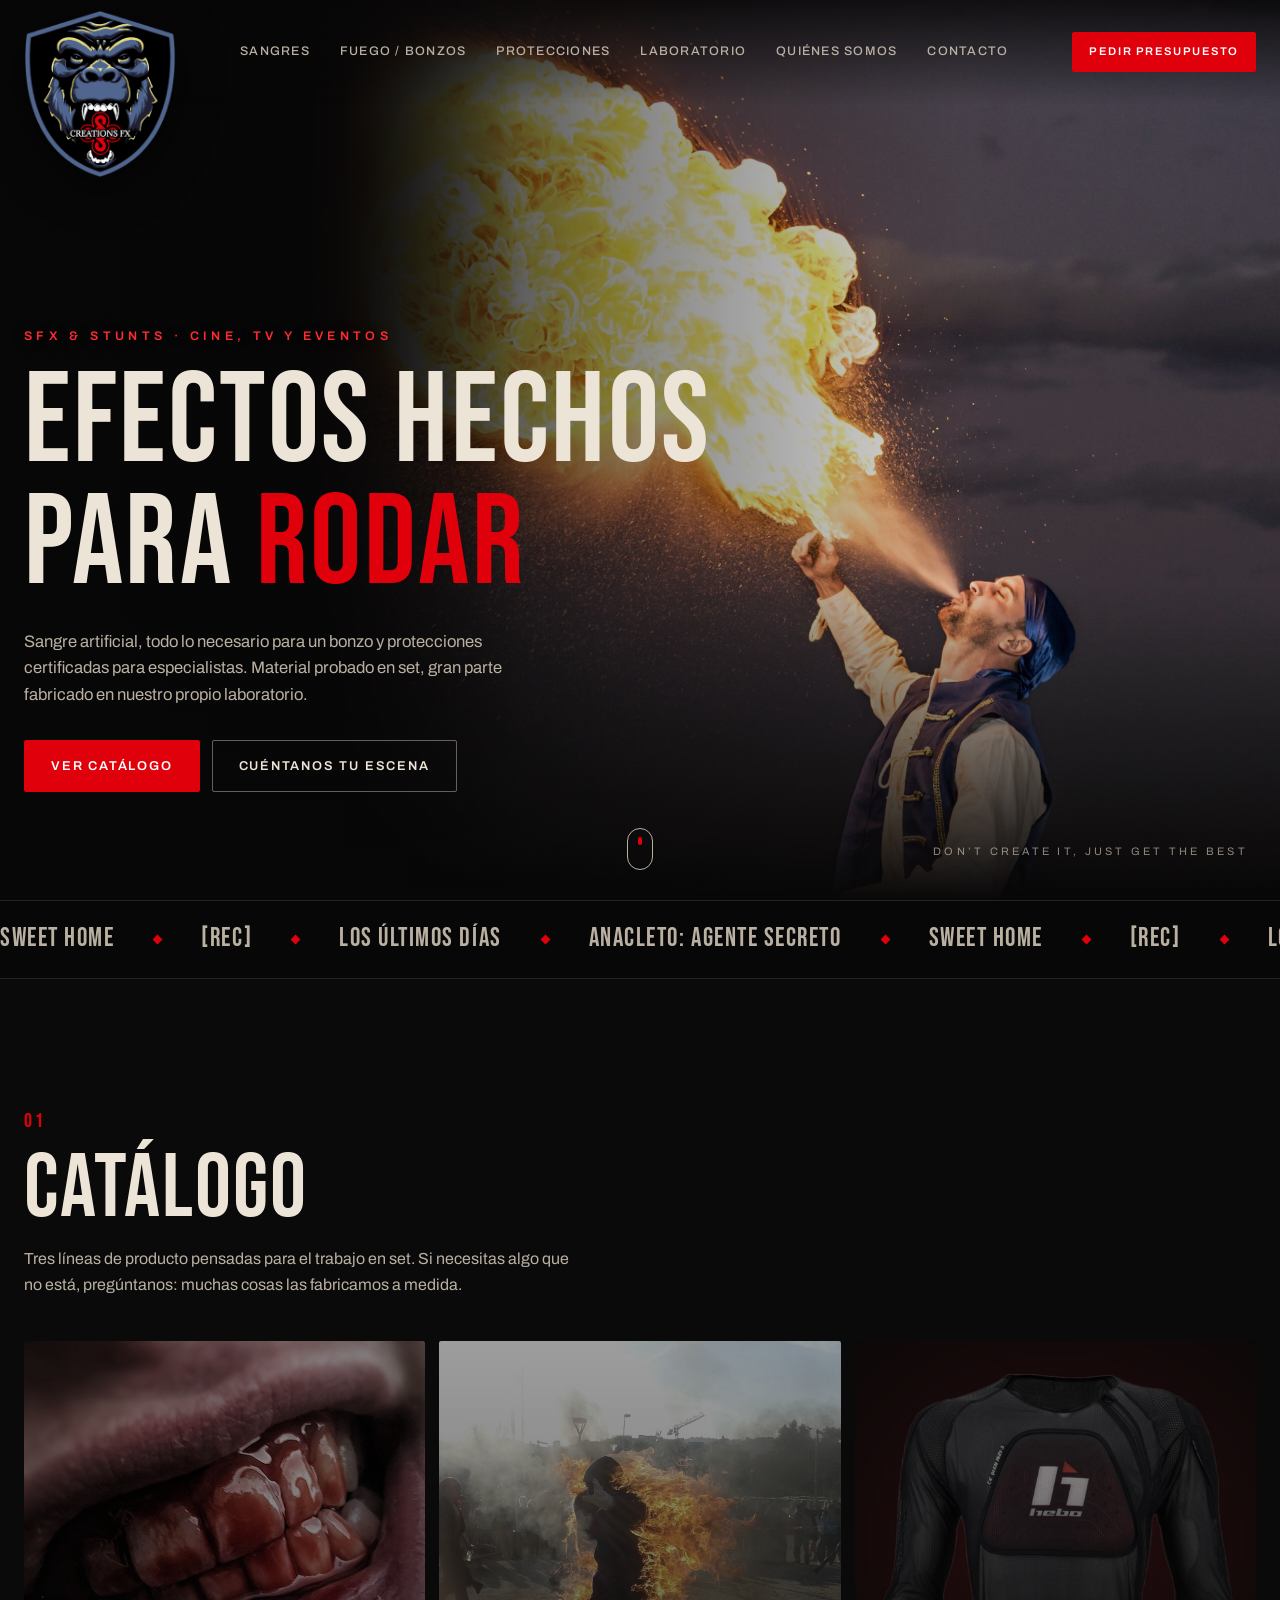
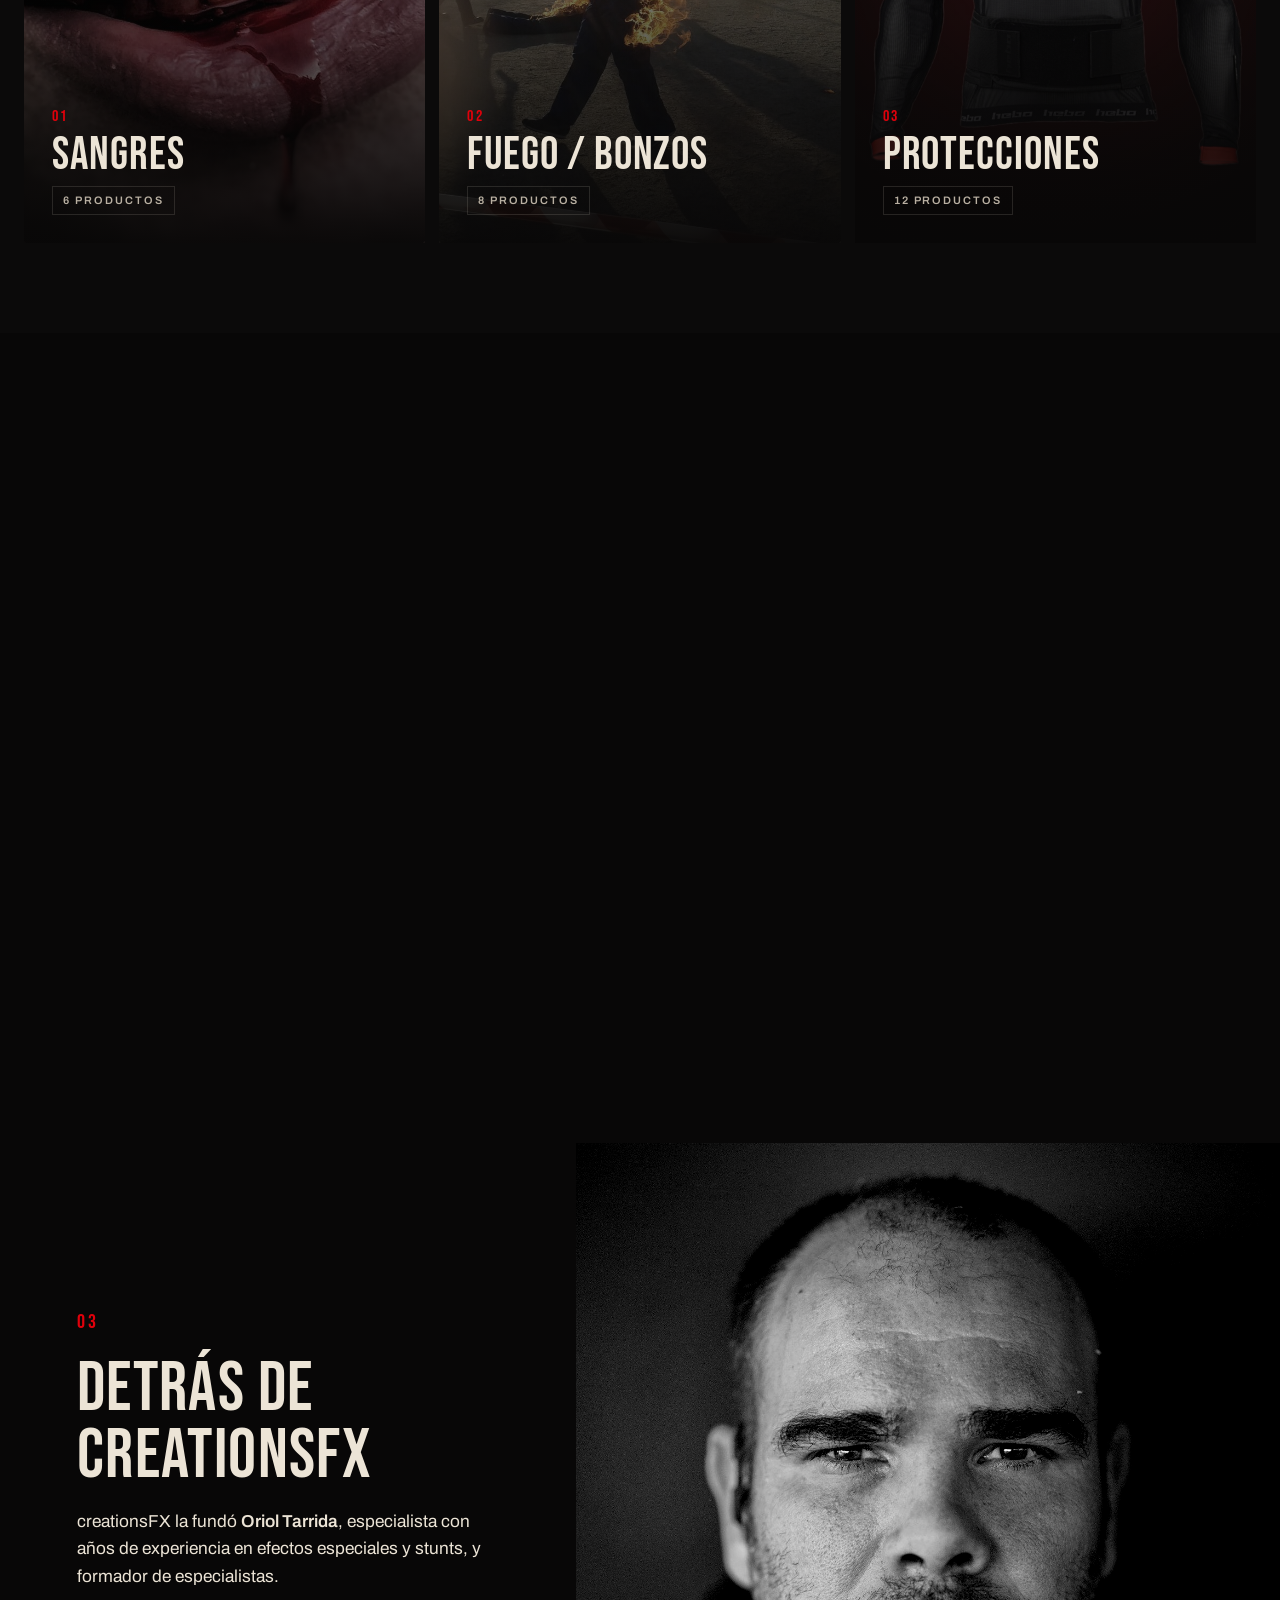
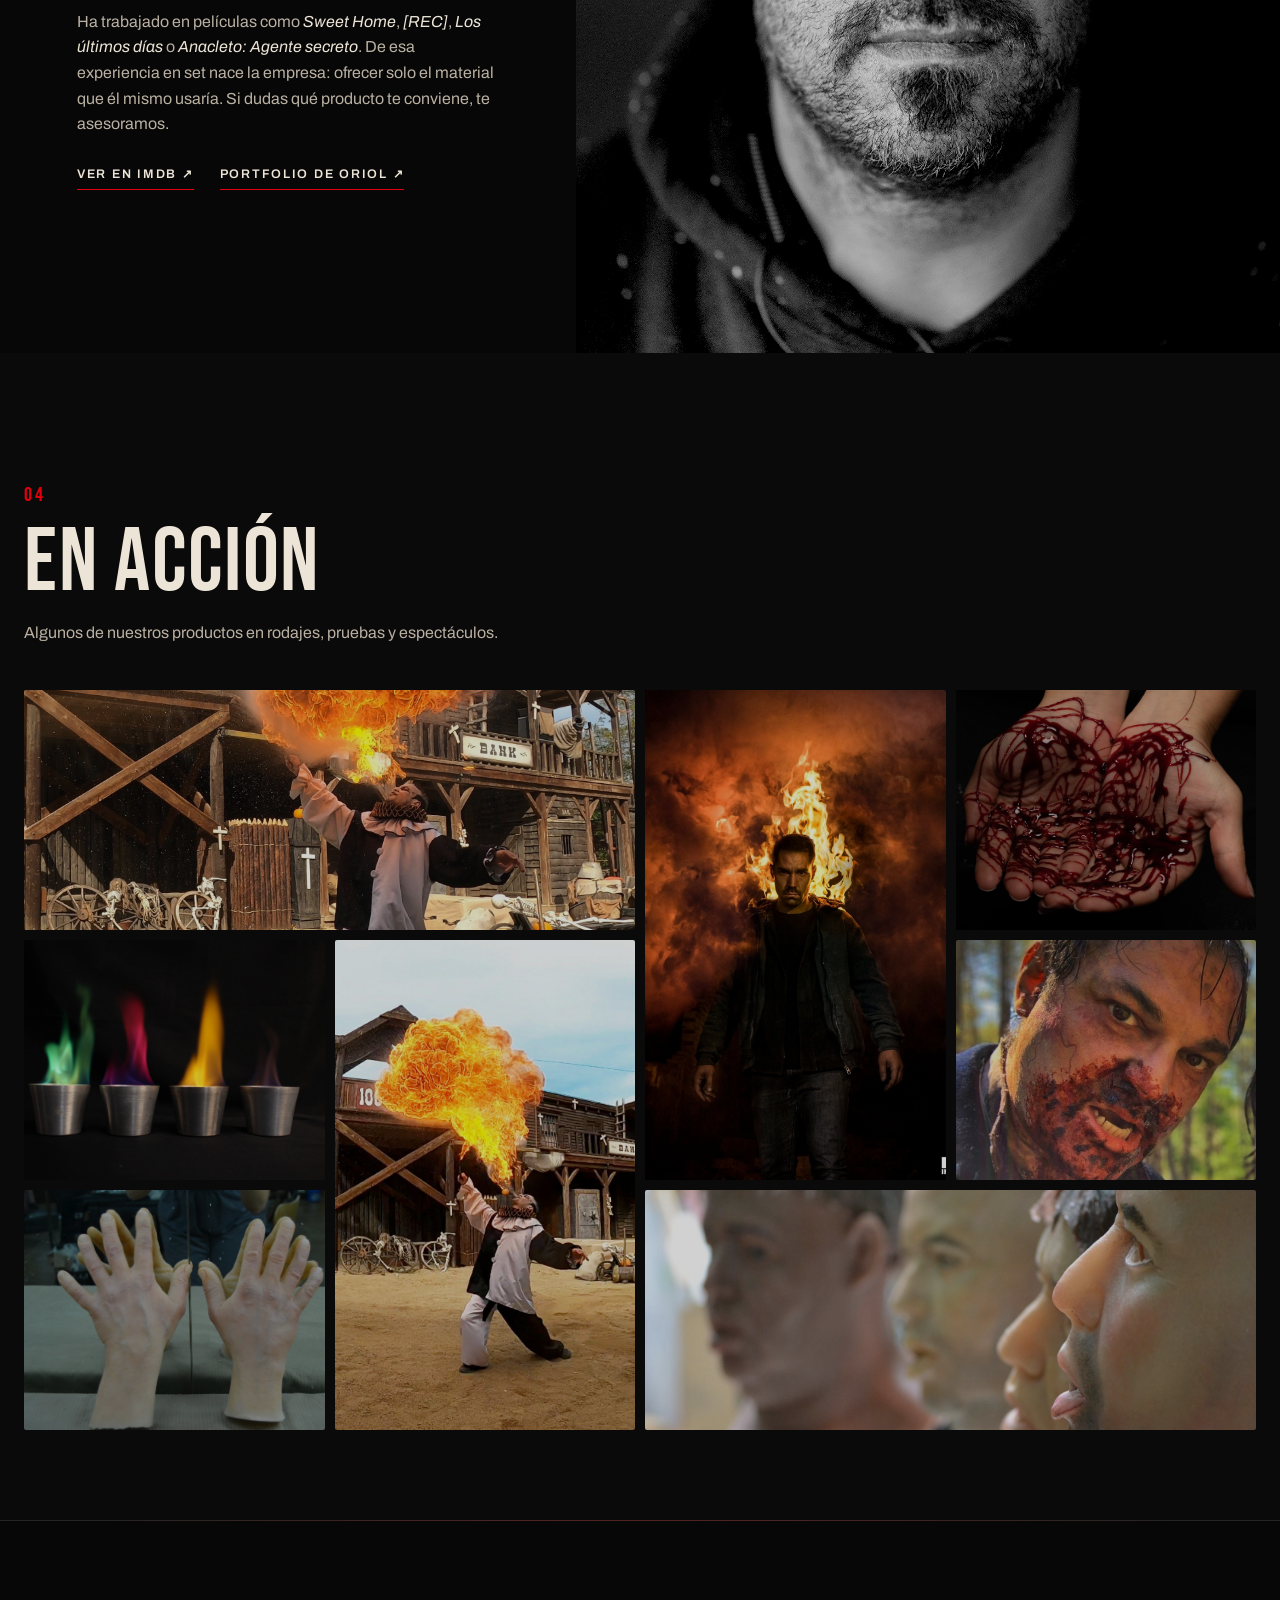
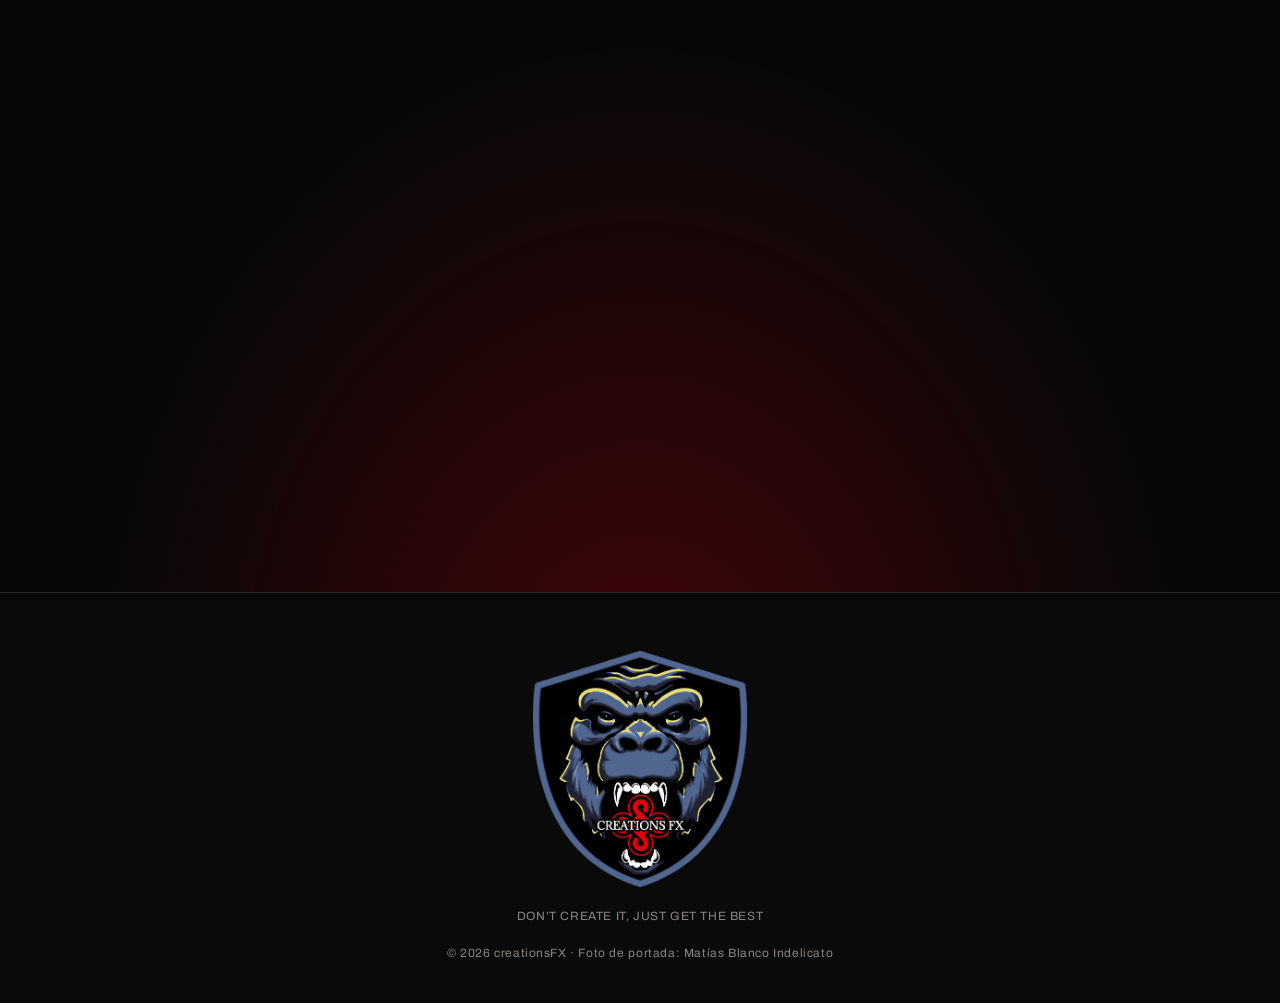
==== index.html @ f1ec17e1 "Web de creationsFX: portada, líneas de producto y logos vectorizados Co-Authored-By: Claude Opus 5.5" ====
<!DOCTYPE html>
<html lang="es">
<head>
<meta charset="UTF-8">
<meta name="viewport" content="width=device-width, initial-scale=1.0">
<title>creationsFX — Efectos especiales y material de stunts para cine</title>
<meta name="description" content="Sangre artificial, material para bonzos (geles de fuego, gel protector, máscaras y guantes de silicona) y protecciones certificadas para especialistas de cine, televisión y eventos.">
<meta name="theme-color" content="#0b0a0a">
<link rel="icon" type="image/svg+xml" href="assets/brand/creationsfx-logo-sin-lema.svg">

<meta property="og:type" content="website">
<meta property="og:title" content="creationsFX — Efectos especiales para cine">
<meta property="og:description" content="Sangres, bonzos y protecciones para especialistas, probados en rodaje.">
<meta property="og:image" content="assets/img/hero-fuego.jpg">

<link rel="preconnect" href="https://fonts.googleapis.com">
<link rel="preconnect" href="https://fonts.gstatic.com" crossorigin>
<link href="https://fonts.googleapis.com/css2?family=Bebas+Neue&family=Archivo:wght@400;500;600&display=swap" rel="stylesheet">
<link rel="preload" as="image" href="assets/img/hero-fuego.jpg" fetchpriority="high">
<link rel="stylesheet" href="css/style.css?v=18">
</head>
<body>

<div class="scroll-progress" id="scrollProgress"><span></span></div>

<header class="site-header" id="siteHeader">
  <div class="header-inner">
    <a href="#top" class="logo-link" aria-label="creationsFX — inicio">
      <img src="assets/brand/creationsfx-escudo-gorila-360.png" width="326" height="360" alt="creationsFX" class="logo-img">
    </a>

    <nav class="main-nav" id="mainNav">
      <a href="sangres.html">Sangres</a>
      <a href="bonzos.html">Fuego / Bonzos</a>
      <a href="protecciones.html">Protecciones</a>
      <a href="#laboratorio">Laboratorio</a>
      <a href="#oriol">Quiénes somos</a>
      <a href="#contacto">Contacto</a>
    </nav>

    <div class="header-actions">
      <a href="#contacto" class="btn btn-small">Pedir presupuesto</a>
      <button class="nav-toggle" id="navToggle" aria-label="Menú" aria-expanded="false">
        <span></span><span></span><span></span>
      </button>
    </div>
  </div>
</header>

<main>

  <!-- ===== HERO ===== -->
  <section class="hero" id="top">
    <div class="hero-photo" id="heroPhoto">
      <img src="assets/img/hero-fuego.jpg" alt="Escupefuegos en la playa lanzando una gran bola de fuego" fetchpriority="high">
    </div>
    <div class="hero-scrim"></div>
    <div class="hero-content" id="heroContent">
      <p class="eyebrow">SFX &amp; Stunts · Cine, TV y eventos</p>
      <h1 class="hero-title">Efectos hechos<br>para <em>rodar</em></h1>
      <p class="hero-sub">Sangre artificial, todo lo necesario para un bonzo y protecciones certificadas para especialistas. Material probado en set, gran parte fabricado en nuestro propio laboratorio.</p>
      <div class="hero-ctas">
        <a href="#catalogo" class="btn">Ver catálogo</a>
        <a href="#contacto" class="btn btn-ghost">Cuéntanos tu escena</a>
      </div>
    </div>
    <p class="hero-motto">Don’t create it, just get the best</p>
    <a href="#catalogo" class="scroll-cue" aria-label="Bajar"><span></span></a>
  </section>

  <!-- ===== CRÉDITOS ===== -->
  <div class="credits" aria-label="Producciones en las que ha trabajado Oriol Tarrida">
    <div class="credits-track" id="creditsTrack">
      <ul class="credits-group">
        <li>Sweet Home</li><li>[REC]</li><li>Los últimos días</li><li>Anacleto: Agente secreto</li>
      </ul>
    </div>
  </div>

  <!-- ===== CATÁLOGO ===== -->
  <section class="section" id="catalogo">
    <div class="section-head reveal">
      <span class="sec-index">01</span>
      <h2>Catálogo</h2>
      <p>Tres líneas de producto pensadas para el trabajo en set. Si necesitas algo que no está, pregúntanos: muchas cosas las fabricamos a medida.</p>
    </div>

    <div class="cat-grid">
      <a href="sangres.html" class="cat-card reveal">
        <img src="assets/img/gal-boca.jpg" alt="Boca con sangre comestible" loading="lazy">
        <div class="cat-info">
          <span class="cat-num">01</span>
          <h3>Sangres</h3>
          <p>Dry, Honey, Puddle y comestible: una textura para cada herida. También colorante y formato de 40 ml.</p>
          <span class="cat-count">6 productos</span>
        </div>
      </a>
      <a href="bonzos.html" class="cat-card reveal">
        <img src="assets/img/cat-stunts.jpg" alt="Especialista corriendo envuelto en fuego durante un bonzo" loading="lazy">
        <div class="cat-info">
          <span class="cat-num">02</span>
          <h3>Fuego / Bonzos</h3>
          <p>Geles de fuego y gel protector, agua de fuego, retardante, fuego de colores y máscaras y guantes de silicona a medida.</p>
          <span class="cat-count">8 productos</span>
        </div>
      </a>
      <a href="protecciones.html" class="cat-card reveal">
        <img src="assets/img/cat-protecciones.jpg?v=2" alt="Chaqueta de protección Defender Pro" loading="lazy">
        <div class="cat-info">
          <span class="cat-num">03</span>
          <h3>Protecciones</h3>
          <p>Chalecos, chaquetas, rodilleras, coderas, espinilleras y protecciones de pecho y espalda certificadas.</p>
          <span class="cat-count">12 productos</span>
        </div>
      </a>
    </div>
  </section>

  <!-- ===== LABORATORIO ===== -->
  <section class="split" id="laboratorio">
    <div class="split-media reveal">
      <div class="slideshow" id="labSlideshow" aria-roledescription="carrusel" aria-label="Fotos del laboratorio">
        <img class="slide active" src="assets/img/lab-1.jpg" alt="Venda empapada de sangre artificial">
        <img class="slide" src="assets/img/lab-2.jpg" alt="Vista general del laboratorio de creationsFX" loading="lazy">
        <img class="slide" src="assets/img/lab-3.jpg" alt="Mesa de trabajo con probetas y vasos medidores" loading="lazy">
        <img class="slide" src="assets/img/lab-4.jpg" alt="Preparación de Blood Honey en el laboratorio" loading="lazy">
        <img class="slide" src="assets/img/lab-5.jpg" alt="Estanterías con materias primas" loading="lazy">
        <img class="slide" src="assets/img/lab-6.jpg" alt="Probeta con líquido azul junto a un vaso medidor" loading="lazy">
        <img class="slide" src="assets/img/lab-7.jpg" alt="Frascos de reactivos en la mesa de trabajo" loading="lazy">
        <img class="slide" src="assets/img/lab-8.jpg" alt="Estanterías de frascos etiquetados" loading="lazy">
        <div class="slide-progress" aria-hidden="true"></div>
        <button type="button" class="slide-arrow prev" aria-label="Foto anterior">&#10094;</button>
        <button type="button" class="slide-arrow next" aria-label="Foto siguiente">&#10095;</button>
      </div>
    </div>
    <div class="split-text reveal">
      <span class="sec-index">02</span>
      <h2>Laboratorio propio</h2>
      <p class="lead">Desarrollamos y ajustamos cada producto según lo que pide la escena: densidad, color, tiempo de secado o cómo reacciona con la luz.</p>
      <ul class="features">
        <li><strong>Fabricación propia.</strong> Muchos de nuestros productos los diseña nuestro equipo y no los encontrarás en otro sitio.</li>
        <li><strong>A medida.</strong> Formatos, cantidades y acabados adaptados a cada rodaje.</li>
        <li><strong>Seguridad.</strong> Certificados y fichas para que el material se use con garantías.</li>
      </ul>
    </div>
  </section>

  <!-- ===== ORIOL ===== -->
  <section class="split reverse" id="oriol">
    <div class="split-media portrait reveal">
      <img src="assets/img/oriol.jpg" alt="Retrato de Oriol Tarrida" loading="lazy">
    </div>
    <div class="split-text reveal">
      <span class="sec-index">03</span>
      <h2>Detrás de creationsFX</h2>
      <p class="lead">creationsFX la fundó <strong>Oriol Tarrida</strong>, especialista con años de experiencia en efectos especiales y stunts, y formador de especialistas.</p>
      <p>Ha trabajado en películas como <em>Sweet Home</em>, <em>[REC]</em>, <em>Los últimos días</em> o <em>Anacleto: Agente secreto</em>. De esa experiencia en set nace la empresa: ofrecer solo el material que él mismo usaría. Si dudas qué producto te conviene, te asesoramos.</p>
      <div class="text-links">
        <a href="https://www.imdb.com/name/nm1376600/" target="_blank" rel="noopener">Ver en IMDb ↗</a>
        <a href="https://www.orioltarrida.com/" target="_blank" rel="noopener">Portfolio de Oriol ↗</a>
      </div>
    </div>
  </section>

  <!-- ===== GALERÍA ===== -->
  <section class="section" id="galeria">
    <div class="section-head reveal">
      <span class="sec-index">04</span>
      <h2>En acción</h2>
      <p>Algunos de nuestros productos en rodajes, pruebas y espectáculos.</p>
    </div>
    <div class="gallery">
      <figure class="g-wide reveal"><img src="assets/img/gal-dragon.jpg" alt="Escupefuegos en un decorado del oeste" loading="lazy"></figure>
      <figure class="g-tall reveal"><img src="assets/img/gal-fuego-retrato.jpg" alt="Actor caminando ante un muro de fuego" loading="lazy"></figure>
      <figure class="reveal"><img src="assets/img/gal-aplicacion.jpg" alt="Aplicación de sangre artificial con tubo" loading="lazy"></figure>
      <figure class="reveal"><img src="assets/img/gal-colores.jpg" alt="Llamas de colores verde, rojo, amarillo y morado" loading="lazy"></figure>
      <figure class="g-tall reveal"><img src="assets/img/productos/fire-water-1.jpg" alt="Escupefuegos en un decorado del Oeste" loading="lazy"></figure>
      <figure class="g-wide reveal"><img src="assets/img/gal-bonzo.jpg" alt="Máscaras de silicona para bonzo" loading="lazy"></figure>
      <figure class="reveal"><img src="assets/img/gal-zombi.jpg" alt="Maquillaje de zombi con sangre" loading="lazy"></figure>
      <figure class="reveal"><img src="assets/img/gal-manos.jpg" alt="Guantes de silicona para bonzo" loading="lazy"></figure>
    </div>
  </section>

  <!-- ===== CONTACTO ===== -->
  <section class="contact" id="contacto">
    <div class="contact-inner reveal">
      <span class="sec-index">05</span>
      <h2>¿Qué necesitas<br>para tu rodaje?</h2>
      <p class="lead">Cuéntanos la escena y te recomendamos el producto, el formato y la cantidad.</p>
      <div class="contact-grid">
        <a href="mailto:creationsfx2020@gmail.com" class="contact-item">
          <span>Email</span>creationsfx2020@gmail.com
        </a>
        <a href="tel:+34620555833" class="contact-item">
          <span>Teléfono</span>620 555 833
        </a>
        <a href="https://wa.me/34620555833" target="_blank" rel="noopener" class="contact-item">
          <span>WhatsApp</span>Escríbenos
        </a>
        <a href="https://www.instagram.com/creations.fx/" target="_blank" rel="noopener" class="contact-item">
          <span>Instagram</span>@creations.fx
        </a>
      </div>
    </div>
  </section>

</main>

<footer class="site-footer">
  <img src="assets/brand/creationsfx-escudo-gorila-520.png" width="471" height="520" alt="creationsFX" class="footer-logo" loading="lazy">
  <p class="footer-motto">Don’t create it, just get the best</p>
  <p>© <span id="year">2026</span> creationsFX · Foto de portada: Matías Blanco Indelicato</p>
</footer>

<script src="js/main.js?v=4"></script>
</body>
</html>
---- css/style.css ----
:root{
  --bg: #0b0a0a;
  --bg-alt: #121010;
  --panel: #080707;
  --cream: #ece4d6;
  --cream-dim: #b9b0a2;
  --red: #e0000b;
  --red-deep: #8f0007;
  --grey: #8a8580;
  --line: rgba(236,228,214,0.13);
  --maxw: 1280px;
  --ff-display: 'Bebas Neue', 'Archivo', sans-serif;
  --ff-body: 'Archivo', sans-serif;
  --ease: cubic-bezier(.16,.8,.3,1);
}

*{box-sizing:border-box;margin:0;padding:0;}
html{scroll-behavior:smooth;}
body{
  background:var(--bg);color:var(--cream);
  font-family:var(--ff-body);line-height:1.6;
  -webkit-font-smoothing:antialiased;overflow-x:hidden;
}
img{max-width:100%;display:block;}
a{color:inherit;text-decoration:none;}
h1,h2,h3{font-family:var(--ff-display);font-weight:400;text-transform:uppercase;letter-spacing:0.02em;line-height:0.95;}
em{font-style:normal;color:var(--red);}

/* ---------- Scroll progress ---------- */
.scroll-progress{position:fixed;top:0;left:0;right:0;height:2px;z-index:200;pointer-events:none;}
.scroll-progress > span{display:block;height:100%;width:0;background:linear-gradient(90deg,var(--red-deep),var(--red));}

/* ---------- Reveal ---------- */
.reveal{opacity:0;transform:translateY(28px);transition:opacity .8s var(--ease),transform .8s var(--ease);}
.reveal.in-view{opacity:1;transform:none;}

/* ---------- Buttons ---------- */
.btn{
  display:inline-flex;white-space:nowrap;align-items:center;gap:10px;
  background:var(--red);color:#fff;
  font-size:0.8rem;font-weight:600;letter-spacing:0.14em;text-transform:uppercase;
  padding:15px 26px;border:1px solid var(--red);border-radius:2px;
  transition:background .25s ease,color .25s ease,transform .25s var(--ease);
}
.btn:hover{background:transparent;color:var(--cream);transform:translateY(-2px);}
.btn-ghost{background:transparent;border-color:rgba(236,228,214,0.4);color:var(--cream);}
.btn-ghost:hover{border-color:var(--red);}
.btn-small{padding:10px 16px;font-size:0.7rem;}

/* ---------- Header ---------- */
.site-header{
  position:fixed;top:0;left:0;right:0;z-index:100;
  background:linear-gradient(to bottom,rgba(8,7,7,0.85),rgba(8,7,7,0));
  transition:background .3s ease;
}
.site-header.scrolled{background:rgba(8,7,7,0.92);backdrop-filter:blur(8px);border-bottom:1px solid var(--line);}
.header-inner{max-width:var(--maxw);margin:0 auto;display:flex;align-items:center;justify-content:space-between;padding:10px 24px;}
.logo-link{display:inline-flex;align-items:flex-start;height:84px;position:relative;z-index:2;transition:height .3s var(--ease);}
.logo-img{height:168px;width:auto;transform-origin:top center;filter:drop-shadow(0 10px 22px rgba(0,0,0,0.65));transition:height .3s var(--ease),transform .3s var(--ease),filter .3s ease;}
.site-header.scrolled .logo-link{height:62px;}
.site-header.scrolled .logo-img{height:62px;}
.logo-link:hover .logo-img{transform:scale(1.04);filter:drop-shadow(0 0 16px rgba(224,0,11,0.55));}
.main-nav{display:flex;align-items:center;gap:30px;}
.main-nav a{
  position:relative;white-space:nowrap;font-size:0.78rem;font-weight:500;letter-spacing:0.1em;text-transform:uppercase;
  color:var(--cream-dim);padding:6px 0;transition:color .25s ease;
}
.main-nav a::after{content:"";position:absolute;left:0;right:100%;bottom:0;height:1px;background:var(--red);transition:right .3s var(--ease);}
.main-nav a:hover{color:var(--cream);}
.main-nav a:hover::after{right:0;}
.header-actions{display:flex;align-items:center;gap:16px;}
.nav-toggle{display:none;flex-direction:column;justify-content:center;gap:5px;width:32px;height:32px;background:none;border:none;cursor:pointer;}
.nav-toggle span{width:100%;height:2px;background:var(--cream);display:block;transition:transform .3s ease,opacity .3s ease;}

/* ---------- Hero ---------- */
.hero{position:relative;min-height:100svh;display:flex;align-items:flex-end;overflow:hidden;background:var(--panel);padding-top:224px;}
.hero-photo{position:absolute;top:-6%;right:0;bottom:0;left:24%;height:112%;will-change:transform;
  -webkit-mask-image:linear-gradient(90deg,transparent 0%,#000 22%);mask-image:linear-gradient(90deg,transparent 0%,#000 22%);}
.hero-photo img{width:100%;height:100%;object-fit:cover;object-position:62% 40%;filter:saturate(0.85) contrast(1.08) brightness(0.9);}
.hero-scrim{
  position:absolute;inset:0;
  background:
    linear-gradient(90deg,rgba(8,7,7,1) 0%,rgba(8,7,7,0.92) 26%,rgba(8,7,7,0.45) 48%,rgba(8,7,7,0.05) 75%),
    linear-gradient(to top,rgba(8,7,7,1) 0%,rgba(8,7,7,0) 35%);
}
.hero-content{
  position:relative;z-index:2;width:100%;max-width:var(--maxw);margin:0 auto;padding:0 24px clamp(64px,12vh,130px);
  opacity:0;transform:translateY(22px);transition:opacity 1s var(--ease) .2s,transform 1s var(--ease) .2s;
}
.hero-content.loaded{opacity:1;transform:none;}
.eyebrow{font-size:0.78rem;font-weight:600;letter-spacing:0.35em;text-transform:uppercase;color:#ff2a33;margin-bottom:16px;text-shadow:0 1px 12px rgba(0,0,0,0.8);}
.hero-title{font-size:clamp(3.2rem,min(10vw,15svh),8.4rem);max-width:9.5em;margin-bottom:22px;}
.hero-sub{max-width:520px;font-size:clamp(0.95rem,1.3vw,1.08rem);color:var(--cream-dim);margin-bottom:32px;}
.hero-ctas{display:flex;flex-wrap:wrap;gap:12px;}
.hero-motto{
  position:absolute;right:32px;bottom:40px;z-index:2;
  font-size:0.68rem;letter-spacing:0.3em;text-transform:uppercase;color:var(--cream-dim);opacity:0.75;
}
.scroll-cue{
  position:absolute;bottom:30px;left:50%;transform:translateX(-50%);z-index:2;
  width:26px;height:42px;border:1px solid var(--cream-dim);border-radius:20px;
  display:flex;justify-content:center;padding-top:8px;
}
.scroll-cue span{width:4px;height:8px;border-radius:2px;background:var(--red);animation:scrollcue 1.8s infinite;}
@keyframes scrollcue{0%{transform:translateY(0);opacity:1;}70%{transform:translateY(12px);opacity:0;}100%{opacity:0;}}

/* ---------- Credits marquee ---------- */
.credits{border-top:1px solid var(--line);border-bottom:1px solid var(--line);background:var(--panel);overflow:hidden;padding:18px 0;}
.credits-track{display:flex;width:max-content;animation:marquee var(--marquee-dur,30s) linear infinite;}
.credits:hover .credits-track{animation-play-state:paused;}
.credits-group{display:flex;align-items:center;flex-shrink:0;list-style:none;margin:0;padding:0;}
.credits-group li{
  display:flex;align-items:center;gap:40px;padding-right:40px;
  font-family:var(--ff-display);font-size:1.6rem;letter-spacing:0.06em;color:var(--cream-dim);white-space:nowrap;
}
.credits-group li::after{content:"";width:7px;height:7px;background:var(--red);transform:rotate(45deg);flex-shrink:0;}
@keyframes marquee{to{transform:translateX(-50%);}}

/* ---------- Sections ---------- */
.section{max-width:var(--maxw);margin:0 auto;padding:clamp(80px,14vh,150px) 24px clamp(64px,10vh,120px);}
.section-head{display:flex;flex-direction:column;align-items:flex-start;gap:10px;margin-bottom:44px;}
.section-head h2{font-size:clamp(3rem,7vw,5.6rem);}
.section-head p{max-width:560px;color:var(--cream-dim);margin-top:4px;}
.sec-index{font-family:var(--ff-display);font-size:1.25rem;letter-spacing:0.14em;color:var(--red);}

/* ---------- Category grid ---------- */
.cat-grid{display:grid;grid-template-columns:repeat(3,1fr);gap:14px;}
.cat-card{position:relative;aspect-ratio:4/5;overflow:hidden;background:#000;border-radius:2px;}
.cat-card img{
  position:absolute;inset:0;width:100%;height:100%;object-fit:cover;
  filter:grayscale(0.35) brightness(0.62);
  transform:scale(1.02);transition:transform 1.2s var(--ease),filter .6s ease;
}
.cat-card::after{
  content:"";position:absolute;inset:0;
  background:linear-gradient(to top,rgba(8,7,7,0.95) 0%,rgba(8,7,7,0.2) 55%,rgba(8,7,7,0) 100%);
}
.cat-card:hover img{transform:scale(1.08);filter:grayscale(0) brightness(0.8);}
.cat-info{position:absolute;left:0;right:0;bottom:0;z-index:2;padding:28px;}
.cat-num{font-family:var(--ff-display);font-size:1rem;letter-spacing:0.14em;color:var(--red);}
.cat-info h3{font-size:clamp(2.2rem,3.6vw,3.2rem);margin:4px 0 8px;}
.cat-info p{font-size:0.9rem;color:var(--cream-dim);max-width:380px;
  max-height:0;opacity:0;overflow:hidden;transition:max-height .5s var(--ease),opacity .4s ease,margin .4s ease;}
.cat-card:hover .cat-info p,.cat-card:focus-visible .cat-info p{max-height:6em;opacity:1;margin-bottom:12px;}
.cat-count{display:inline-block;font-size:0.68rem;font-weight:600;letter-spacing:0.18em;text-transform:uppercase;
  border:1px solid var(--line);padding:5px 10px;color:var(--cream-dim);}
.cat-card:hover .cat-count{border-color:var(--red);color:var(--cream);}

/* ---------- Split sections ---------- */
.split{display:grid;grid-template-columns:1.1fr 0.9fr;min-height:90vh;background:var(--panel);}
.split.reverse{grid-template-columns:0.9fr 1.1fr;}
.split.reverse .split-media{order:2;}
.split-media{position:relative;overflow:hidden;background:#000;min-height:360px;}
.split-media img{position:absolute;inset:0;width:100%;height:100%;object-fit:cover;filter:contrast(1.05) brightness(0.85);}
.split-media.portrait img{filter:grayscale(1) contrast(1.1);object-position:center 25%;}
.split-text{padding:10vh 6vw;display:flex;flex-direction:column;justify-content:center;gap:18px;}
.split-text h2{font-size:clamp(2.8rem,5.5vw,4.6rem);}
.split-text p{color:var(--cream-dim);max-width:540px;}
.split-text .lead{color:var(--cream);font-size:1.08rem;}
.split-text strong{color:var(--cream);font-weight:600;}
.features{list-style:none;display:flex;flex-direction:column;gap:14px;margin-top:8px;max-width:540px;}
.features li{position:relative;padding-left:24px;color:var(--cream-dim);}
.features li::before{content:"";position:absolute;left:0;top:0.6em;width:8px;height:8px;background:var(--red);transform:rotate(45deg);}
.text-links{display:flex;flex-wrap:wrap;gap:26px;margin-top:10px;}
.text-links a{font-size:0.78rem;font-weight:600;letter-spacing:0.14em;text-transform:uppercase;border-bottom:1px solid var(--red);padding-bottom:4px;transition:color .2s ease;}
.text-links a:hover{color:var(--red);}

/* ---------- Gallery ---------- */
.gallery{display:grid;grid-template-columns:repeat(4,1fr);grid-auto-rows:240px;grid-auto-flow:dense;gap:10px;}
.gallery figure{position:relative;overflow:hidden;background:#000;border-radius:2px;}
.gallery figure.g-wide{grid-column:span 2;}
.gallery figure.g-tall{grid-row:span 2;}
.gallery img{width:100%;height:100%;object-fit:cover;filter:brightness(0.82);transition:transform 1s var(--ease),filter .5s ease;}
.gallery figure:hover img{transform:scale(1.06);filter:brightness(1);}

/* ---------- Contact ---------- */
.contact{
  position:relative;padding:clamp(80px,13vh,150px) 24px;text-align:center;overflow:hidden;
  background:radial-gradient(ellipse at 50% 120%,rgba(224,0,11,0.28),rgba(8,7,7,0) 60%),var(--panel);
  border-top:1px solid var(--line);
}
.contact-inner{max-width:900px;margin:0 auto;display:flex;flex-direction:column;align-items:center;gap:20px;}
.contact h2{font-size:clamp(3rem,8vw,6.4rem);}
.contact .lead{color:var(--cream-dim);max-width:none;text-wrap:balance;}
.contact-grid{display:grid;grid-template-columns:repeat(4,1fr);gap:1px;background:var(--line);border:1px solid var(--line);width:100%;margin-top:24px;}
.contact-item{display:flex;flex-direction:column;gap:6px;padding:26px 18px;background:var(--panel);font-size:0.95rem;transition:background .25s ease;}
.contact-item span{font-size:0.66rem;font-weight:600;letter-spacing:0.22em;text-transform:uppercase;color:var(--red);}
.contact-item:hover{background:#1a0d0d;}

/* ---------- Footer ---------- */
.site-footer{display:flex;flex-direction:column;align-items:center;gap:18px;padding:56px 24px 40px;border-top:1px solid var(--line);}
.footer-logo{width:auto;height:240px;}
.site-footer p{font-size:0.75rem;color:var(--grey);letter-spacing:0.05em;text-align:center;}

/* ---------- Responsive ---------- */
@media (max-width: 1240px){
  .main-nav{gap:22px;}
  .main-nav a{font-size:0.74rem;letter-spacing:0.08em;}
}
@media (max-width: 1180px){
  .header-actions .btn-small{display:none;}
}
@media (max-width: 900px){
  .main-nav{
    position:fixed;inset:0;flex-direction:column;justify-content:center;gap:28px;
    background:rgba(8,7,7,0.97);opacity:0;pointer-events:none;transition:opacity .3s ease;
  }
  .main-nav a{font-size:1.1rem;}
  .main-nav.open{opacity:1;pointer-events:auto;}
  .nav-toggle{display:flex;position:relative;z-index:101;}
  .nav-toggle.open span:nth-child(1){transform:translateY(7px) rotate(45deg);}
  .nav-toggle.open span:nth-child(2){opacity:0;}
  .nav-toggle.open span:nth-child(3){transform:translateY(-7px) rotate(-45deg);}
}
@media (max-width: 960px){
  .hero-motto{display:none;}
  .hero-photo{left:0;-webkit-mask-image:none;mask-image:none;}
  .hero-scrim{background:linear-gradient(to top,rgba(8,7,7,1) 0%,rgba(8,7,7,0.85) 45%,rgba(8,7,7,0.2) 100%);}
  .split,.split.reverse{grid-template-columns:1fr;min-height:0;}
  .split.reverse .split-media{order:0;}
  .split-media{min-height:58vh;}
  .cat-grid{grid-template-columns:1fr;}
  .cat-card{aspect-ratio:16/9;}
  .cat-info p{max-height:none;opacity:1;margin-bottom:10px;}
  .gallery{grid-template-columns:repeat(2,1fr);grid-auto-rows:200px;}
  .contact-grid{grid-template-columns:1fr 1fr;}
}
@media (max-width: 600px){
  .logo-link{height:64px;}
  .logo-img{height:128px;}
  .site-header.scrolled .logo-link,.site-header.scrolled .logo-img{height:52px;}
  .hero{padding-top:160px;}
  .hero-photo{left:0;}
  .hero-photo img{object-position:58% 30%;}
  .hero-scrim{background:linear-gradient(to top,rgba(8,7,7,1) 0%,rgba(8,7,7,0.9) 50%,rgba(8,7,7,0.25) 100%);}
  .hero-content{padding-bottom:9vh;}
  .eyebrow{font-size:0.7rem;letter-spacing:0.22em;}
  .hero-motto,.scroll-cue{display:none;}
  .section{padding:12vh 16px 10vh;}
  .cat-grid{grid-template-columns:1fr;}
  .cat-card{aspect-ratio:4/3;}
  .cat-info{padding:20px;}
  .gallery{grid-auto-rows:150px;}
  .split-text{padding:9vh 16px;}
  .contact{padding:14vh 16px;}
  .contact-grid{grid-template-columns:1fr;}
}

@media (prefers-reduced-motion: reduce){
  html{scroll-behavior:auto;}
  .reveal,.hero-content{opacity:1;transform:none;transition:none;}
  .credits-track{animation:none;}
  .hero-photo{will-change:auto;}
}

/* =========================================================
   Páginas de línea (sangres / bonzos / protecciones)
   ========================================================= */
.main-nav a.active{color:var(--cream);}
.main-nav a.active::after{right:0;}
body.modal-open{overflow:hidden;}

.line-hero{display:grid;grid-template-columns:1fr 1fr;min-height:78vh;background:var(--panel);border-bottom:1px solid var(--line);}
.line-hero-text{padding:210px 6vw 70px max(24px,calc((100vw - var(--maxw))/2 + 24px));display:flex;flex-direction:column;justify-content:flex-end;gap:16px;}
.line-hero-text h1{font-size:clamp(3.6rem,9vw,7.4rem);}
.line-hero-text .lead{color:var(--cream);font-size:1.08rem;max-width:520px;}
.line-note{font-size:0.85rem;color:var(--cream-dim);max-width:520px;padding-left:14px;border-left:2px solid var(--red);}
.crumbs{font-size:0.72rem;font-weight:500;letter-spacing:0.16em;text-transform:uppercase;color:var(--grey);}
.crumbs a{color:var(--cream-dim);transition:color .2s ease;}
.crumbs a:hover{color:var(--red);}
.crumbs span{margin:0 6px;color:var(--red);}
.group-links{display:flex;flex-wrap:wrap;gap:8px;margin-top:10px;}
.group-links a{font-size:0.7rem;font-weight:600;letter-spacing:0.14em;text-transform:uppercase;padding:9px 14px;border:1px solid var(--line);color:var(--cream-dim);transition:border-color .2s ease,color .2s ease;}
.group-links a:hover{border-color:var(--red);color:var(--cream);}
.line-hero-media{position:relative;overflow:hidden;background:#000;}
.line-hero-media img{position:absolute;inset:0;width:100%;height:100%;object-fit:cover;filter:brightness(0.8) contrast(1.05);}
.line-hero-media::after{content:"";position:absolute;inset:0;background:linear-gradient(90deg,var(--panel) 0%,rgba(8,7,7,0) 30%);}

.line-groups{max-width:var(--maxw);margin:0 auto;padding:40px 24px 0;}
.pgroup{padding:70px 0 20px;scroll-margin-top:90px;}
.pgroup-head{display:flex;align-items:baseline;justify-content:space-between;gap:20px;border-bottom:1px solid var(--line);padding-bottom:14px;margin-bottom:26px;}
.pgroup-head h2{font-size:clamp(2.2rem,4.5vw,3.4rem);}
.pgroup-head span{font-size:0.7rem;font-weight:600;letter-spacing:0.18em;text-transform:uppercase;color:var(--grey);white-space:nowrap;}
.noscript{padding:60px 0;color:var(--cream-dim);}

.pgrid{display:grid;grid-template-columns:repeat(3,1fr);gap:18px;}
.pcard{
  display:flex;flex-direction:column;text-align:left;cursor:pointer;
  background:var(--bg-alt);border:1px solid var(--line);border-radius:2px;color:inherit;font:inherit;padding:0;
  transition:border-color .3s ease,transform .4s var(--ease);
}
.pcard:hover,.pcard:focus-visible{border-color:rgba(224,0,11,0.6);transform:translateY(-4px);outline:none;}
.pcard-img{display:block;aspect-ratio:4/5;overflow:hidden;background:#000;}
.pcard-img img{width:100%;height:100%;object-fit:cover;filter:brightness(0.88);transition:transform 1s var(--ease),filter .4s ease;}
.pcard:hover .pcard-img img{transform:scale(1.05);filter:brightness(1);}
.pcard-body{display:flex;flex-direction:column;gap:6px;padding:20px 20px 18px;flex:1;}
.pcard-marca{font-size:0.64rem;font-weight:600;letter-spacing:0.22em;text-transform:uppercase;color:var(--red);}
.pcard-name{font-family:var(--ff-display);font-size:1.9rem;line-height:1;letter-spacing:0.02em;text-transform:uppercase;}
.pcard-resumen{font-size:0.88rem;color:var(--cream-dim);line-height:1.5;}
.pcard-foot{display:flex;align-items:center;justify-content:space-between;gap:10px;margin-top:auto;padding-top:14px;border-top:1px solid var(--line);}
.pcard-price{font-size:0.72rem;font-weight:600;letter-spacing:0.12em;text-transform:uppercase;color:var(--cream-dim);}
.pcard-price.is-price{font-family:var(--ff-display);font-size:1.5rem;letter-spacing:0.03em;color:var(--cream);}
.pcard-more{font-size:0.68rem;font-weight:600;letter-spacing:0.16em;text-transform:uppercase;color:var(--grey);transition:color .2s ease;}
.pcard:hover .pcard-more{color:var(--red);}

.other-lines{padding-top:12vh;}
.cat-grid-2{grid-template-columns:repeat(2,1fr);}
.cat-grid-2 .cat-card{aspect-ratio:16/10;}

/* ---------- Ficha (modal) ---------- */
.ficha{
  margin:auto;padding:0;border:1px solid var(--line);border-radius:2px;
  width:min(1100px,calc(100vw - 32px));max-height:calc(100vh - 48px);
  background:var(--bg-alt);color:var(--cream);
  display:none;grid-template-columns:1.05fr 0.95fr;overflow:hidden;
}
.ficha[open]{display:grid;animation:fichaIn .45s var(--ease);}
.ficha::backdrop{background:rgba(5,4,4,0.82);backdrop-filter:blur(4px);}
@keyframes fichaIn{from{opacity:0;transform:translateY(18px) scale(.98);}to{opacity:1;transform:none;}}
.ficha-close{
  position:absolute;top:12px;right:12px;z-index:3;width:40px;height:40px;border-radius:50%;
  background:rgba(8,7,7,0.6);border:1px solid var(--line);color:var(--cream);font-size:1.5rem;line-height:1;cursor:pointer;
  transition:border-color .2s ease,background .2s ease;
}
.ficha-close:hover{border-color:var(--red);background:rgba(8,7,7,0.9);}
.ficha-media{display:flex;flex-direction:column;background:#000;min-height:0;}
.ficha-main{flex:1;min-height:0;position:relative;}
.ficha-main img{width:100%;height:100%;max-height:calc(100vh - 140px);object-fit:cover;}
.ficha-thumbs{display:flex;gap:4px;padding:4px;background:var(--panel);overflow-x:auto;}
.ficha-thumbs:empty{display:none;}
.ficha-thumbs button{flex-shrink:0;width:72px;height:72px;padding:0;border:0;background:none;cursor:pointer;opacity:0.55;transition:opacity .2s ease;outline-offset:-2px;}
.ficha-thumbs button img{width:100%;height:100%;object-fit:cover;}
.ficha-thumbs button.on{opacity:1;outline:2px solid var(--red);}
.ficha-thumbs button:hover{opacity:1;}
.ficha-info{padding:44px 40px 34px;overflow-y:auto;display:flex;flex-direction:column;gap:14px;max-height:calc(100vh - 48px);}
.ficha-marca{font-size:0.68rem;font-weight:600;letter-spacing:0.24em;text-transform:uppercase;color:var(--red);}
.ficha-info h2{font-size:clamp(2.4rem,4vw,3.4rem);margin-top:-4px;}
.ficha-precio{font-size:0.78rem;font-weight:600;letter-spacing:0.14em;text-transform:uppercase;color:var(--cream-dim);}
.ficha-precio.is-price{font-family:var(--ff-display);font-size:2rem;letter-spacing:0.03em;color:var(--cream);}
.ficha-resumen{font-size:1.02rem;color:var(--cream);}
.ficha-desc{color:var(--cream-dim);font-size:0.94rem;}
.ficha-aviso{font-size:0.82rem;color:var(--cream-dim);background:rgba(224,0,11,0.08);border-left:2px solid var(--red);padding:12px 14px;}
.ficha-specs{display:grid;grid-template-columns:auto 1fr;gap:8px 18px;font-size:0.85rem;border-top:1px solid var(--line);padding-top:14px;}
.ficha-specs dt{font-size:0.66rem;font-weight:600;letter-spacing:0.18em;text-transform:uppercase;color:var(--grey);padding-top:3px;}
.ficha-specs dd{color:var(--cream-dim);}
.ficha-opciones p{font-size:0.66rem;font-weight:600;letter-spacing:0.18em;text-transform:uppercase;color:var(--grey);margin-bottom:8px;}
.chips{display:flex;flex-wrap:wrap;gap:6px;}
.chip{
  font:inherit;font-size:0.8rem;padding:8px 14px;border:1px solid var(--line);background:transparent;color:var(--cream-dim);
  cursor:pointer;border-radius:2px;transition:border-color .2s ease,color .2s ease,background .2s ease;
}
.chip:hover{border-color:var(--cream-dim);color:var(--cream);}
.chip.on{border-color:var(--red);background:rgba(224,0,11,0.14);color:var(--cream);}
.ficha-ctas{display:flex;flex-wrap:wrap;gap:10px;margin-top:8px;}
.ficha-help{font-size:0.78rem;color:var(--grey);}

@media (max-width: 960px){
  .line-hero{grid-template-columns:1fr;min-height:0;}
  .line-hero-media{order:-1;height:46vh;}
  .line-hero-media::after{background:linear-gradient(to top,var(--panel) 0%,rgba(8,7,7,0) 50%);}
  .line-hero-text{padding:0 24px 56px;margin-top:-60px;position:relative;z-index:1;}
  .pgrid{grid-template-columns:repeat(2,1fr);}
  .ficha{grid-template-columns:1fr;overflow-y:auto;}
  .ficha-main img{max-height:52vh;}
  .ficha-info{max-height:none;overflow:visible;padding:28px 22px 30px;}
}
@media (max-width: 600px){
  .line-hero-text{padding:0 16px 44px;}
  .line-groups{padding:10px 16px 0;}
  .pgroup{padding-top:50px;}
  .pgrid{grid-template-columns:1fr 1fr;gap:10px;}
  .pcard-body{padding:14px 12px 12px;}
  .pcard-name{font-size:1.35rem;}
  .pcard-resumen{display:none;}
  .pcard-foot{flex-direction:column;align-items:flex-start;gap:4px;padding-top:10px;}
  .pcard-price.is-price{font-size:1.2rem;}
  .pcard-more{display:none;}
  .cat-grid-2{grid-template-columns:1fr;}
  .ficha{width:100vw;max-height:100dvh;height:100dvh;max-width:none;border:0;}
  .ficha-ctas .btn{flex:1;justify-content:center;}
}
[hidden]{display:none!important;}
.ficha-close:focus-visible,.chip:focus-visible,.pcard:focus-visible,.btn:focus-visible{outline:2px solid var(--red);outline-offset:2px;}
.ficha-close:focus:not(:focus-visible){outline:none;}
.pgrid-4{grid-template-columns:repeat(4,1fr);}
.pgrid-4 .pcard-name{font-size:1.6rem;}
@media (max-width: 960px){ .pgrid-4{grid-template-columns:repeat(2,1fr);} }
#fichaNombre:focus{outline:none;}
@media (max-width: 960px){
  .ficha[open]{display:block;}
  .ficha-media{min-height:auto;}
  .ficha-main{flex:none;}
  .ficha-main img{height:48vh;max-height:none;}
}
@media (max-width: 600px){
  .ficha-ctas .btn{padding:14px 10px;letter-spacing:0.08em;font-size:0.74rem;}
}

/* Ventanas bajas (portátiles pequeños, navegador no maximizado) */
@media (max-height: 720px) and (min-width: 601px){
  .scroll-cue{display:none;}
  .hero-sub{margin-bottom:24px;}
  .hero-title{margin-bottom:16px;}
}

.split-text em,.section-head em{color:var(--cream);font-style:italic;}

/* B. Pie de tarjeta siempre a la misma altura */
.pcard-foot{min-height:50px;}

/* F. Pie de página */
.footer-motto{font-size:0.68rem;letter-spacing:0.3em;text-transform:uppercase;color:var(--cream-dim);}

/* C. Tablet: 3 columnas para no dejar tarjetas sueltas */
@media (min-width: 601px) and (max-width: 960px){
  .pgrid{grid-template-columns:repeat(3,1fr);gap:12px;}
  .pgrid-4{grid-template-columns:repeat(2,1fr);}
  .pcard-body{padding:16px 14px 14px;}
  .pcard-name{font-size:1.5rem;}
  .pcard-foot{flex-direction:column;align-items:flex-start;justify-content:center;gap:2px;}
}

/* C/D. Móvil: tarjetas en fila (foto + texto), una por línea */
@media (max-width: 600px){
  .pgrid,.pgrid-4{grid-template-columns:1fr;gap:10px;}
  .pcard{flex-direction:row;}
  .pcard:hover,.pcard:focus-visible{transform:none;}
  .pcard-img{flex:0 0 38%;aspect-ratio:auto;min-height:150px;}
  .pcard-body{padding:14px;gap:4px;justify-content:center;}
  .pcard-name{font-size:1.4rem;}
  .pcard-resumen{display:block;font-size:0.82rem;}
  .pcard-foot{flex-direction:row;align-items:center;min-height:0;padding-top:10px;margin-top:8px;}
  .pcard-price.is-price{font-size:1.25rem;}

  /* E. Contacto compacto: etiqueta a la izquierda, dato a la derecha */
  .contact-item{flex-direction:row;justify-content:space-between;align-items:center;gap:12px;padding:16px 18px;text-align:right;}
  .contact-item span{text-align:left;}
}
@media (max-width: 600px){
  .pgroup-head{flex-direction:column;align-items:flex-start;gap:4px;}
}

/* ---------- Carrusel de fotos (laboratorio) ---------- */
.slideshow{position:absolute;inset:0;overflow:hidden;}
.slideshow .slide{
  position:absolute;inset:0;width:100%;height:100%;object-fit:cover;
  opacity:0;transform:scale(1.08);
  transition:opacity 1.1s ease,transform 6s cubic-bezier(.2,.6,.3,1);
  filter:contrast(1.05) brightness(0.82);
}
.slideshow .slide.active{opacity:1;transform:scale(1);}
.slide-progress{position:absolute;bottom:18px;left:18px;right:18px;z-index:3;display:flex;gap:5px;}
.slide-progress span{flex:1;height:2px;background:rgba(236,228,214,0.25);border-radius:2px;overflow:hidden;}
.slide-progress span i{display:block;height:100%;width:0;background:var(--red);}
.slide-progress span.done i{width:100%;}
.slide-progress span.run i{width:100%;transition:width var(--slide-ms,5000ms) linear;}
.slide-arrow{
  position:absolute;top:50%;z-index:3;transform:translateY(-50%);
  width:40px;height:40px;border-radius:50%;cursor:pointer;
  background:rgba(8,7,7,0.5);border:1px solid rgba(236,228,214,0.3);color:var(--cream);font-size:0.85rem;
  opacity:0;transition:opacity .25s ease,border-color .2s ease,background .2s ease;
}
.slide-arrow.prev{left:16px;} .slide-arrow.next{right:16px;}
.slideshow:hover .slide-arrow,.slide-arrow:focus-visible{opacity:1;}
.slide-arrow:hover{border-color:var(--red);background:rgba(8,7,7,0.8);}
@media (hover: none){ .slide-arrow{opacity:0.75;} }
@media (prefers-reduced-motion: reduce){ .slideshow .slide{transform:none;transition:opacity .4s ease;} }
.line-hero-text h1.h1-long{font-size:clamp(3rem,5.6vw,6.4rem);white-space:nowrap;}
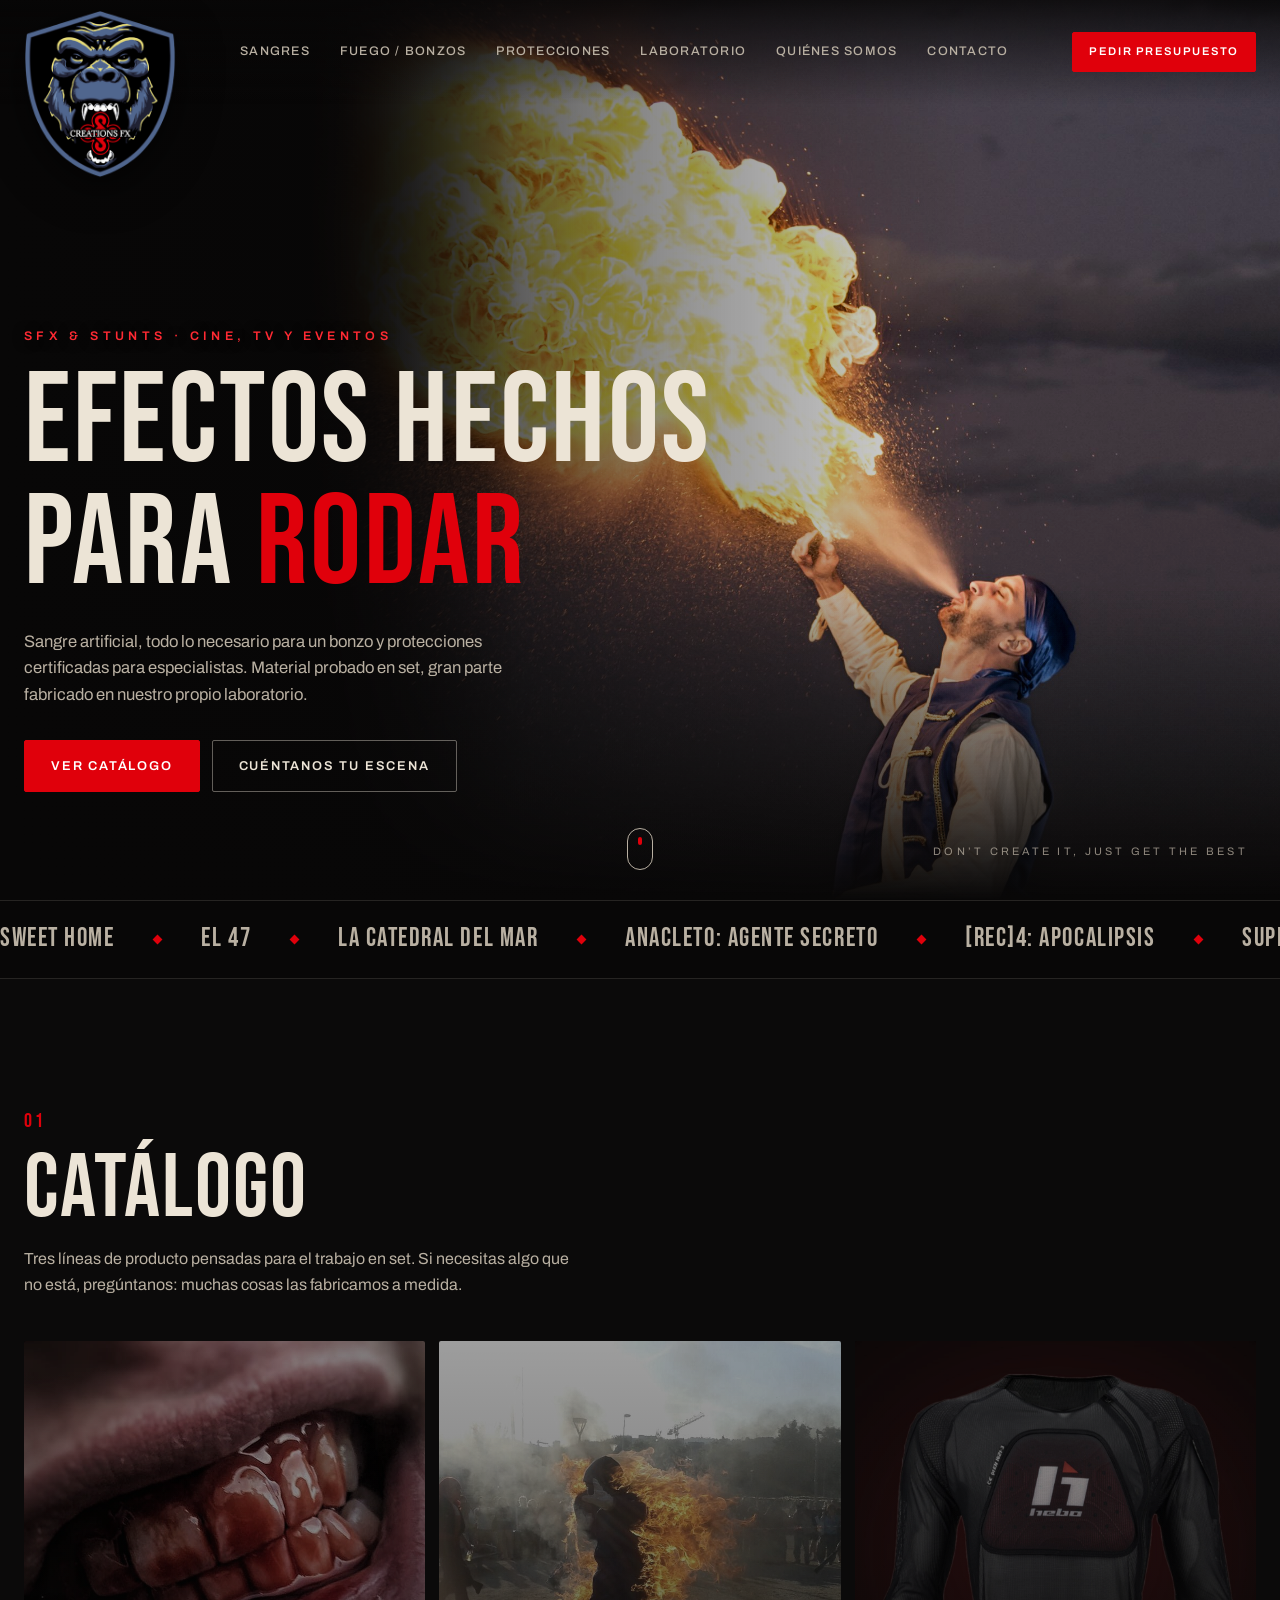
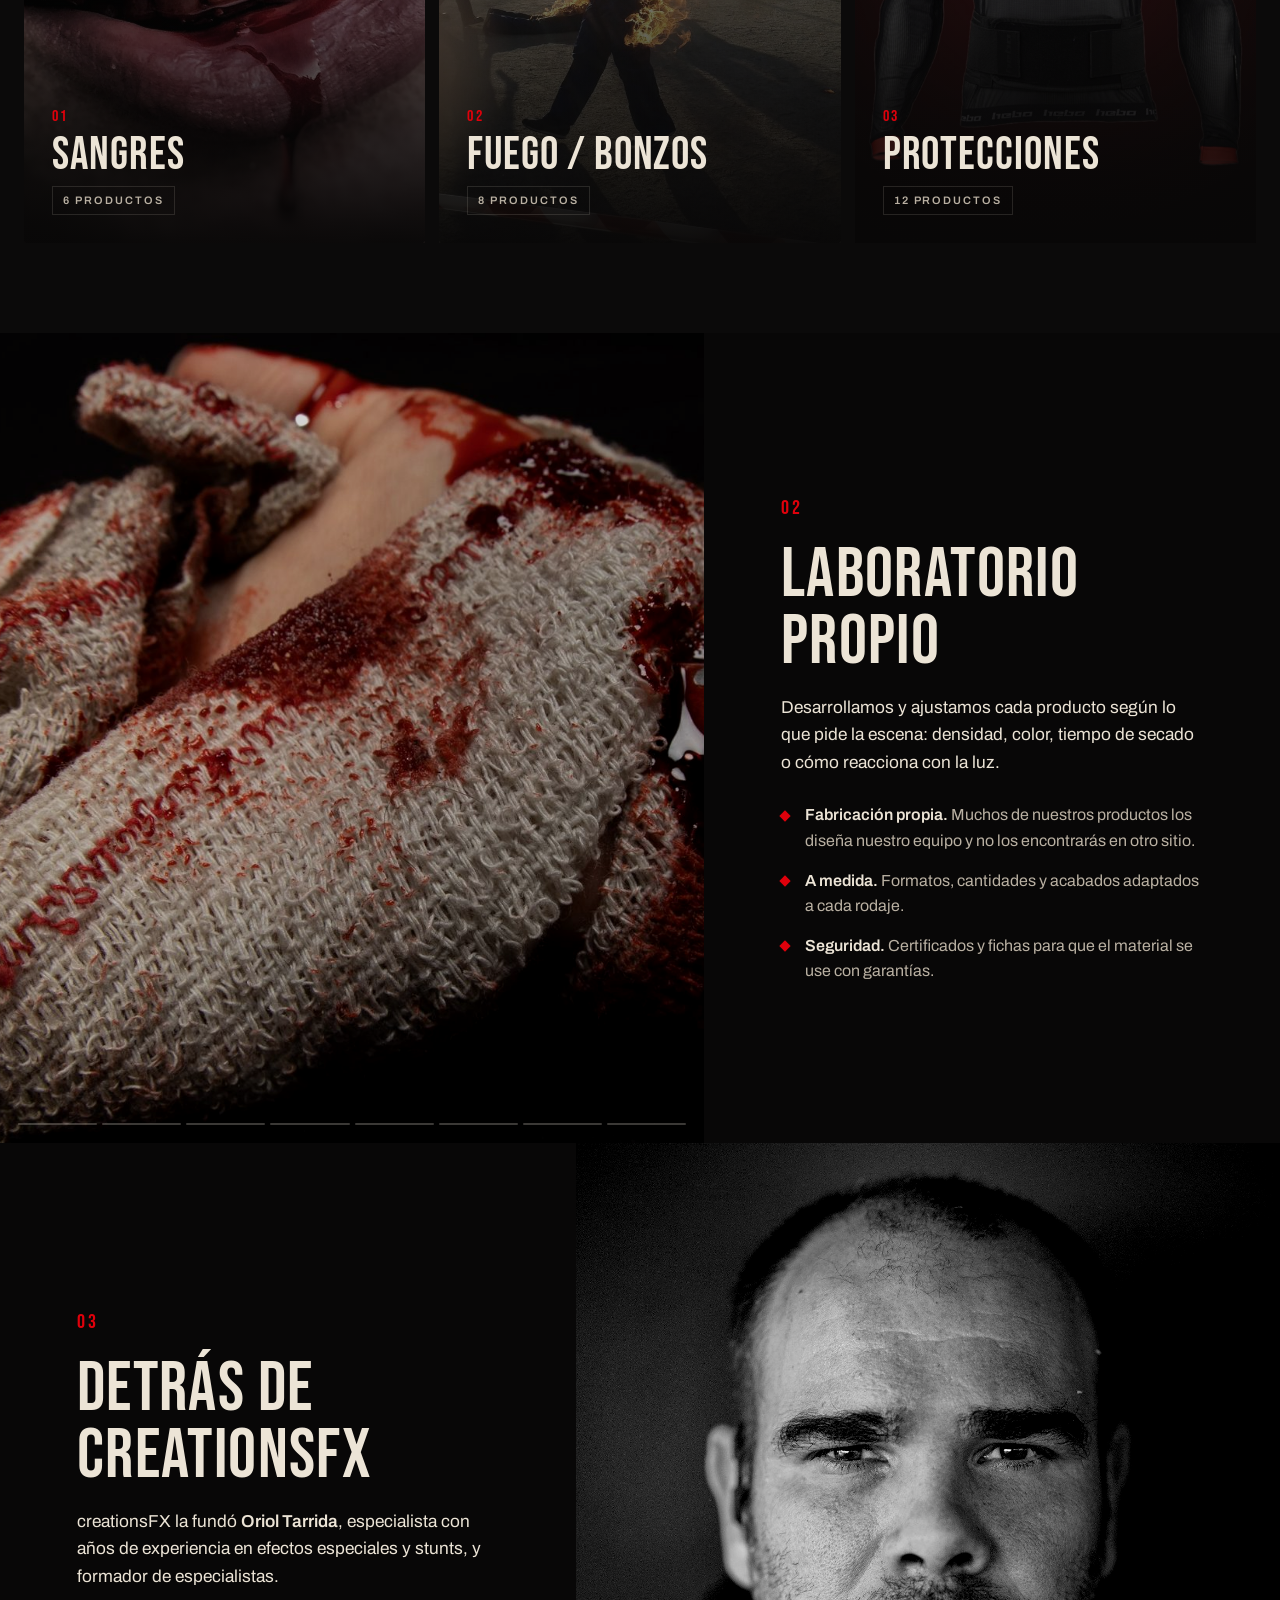
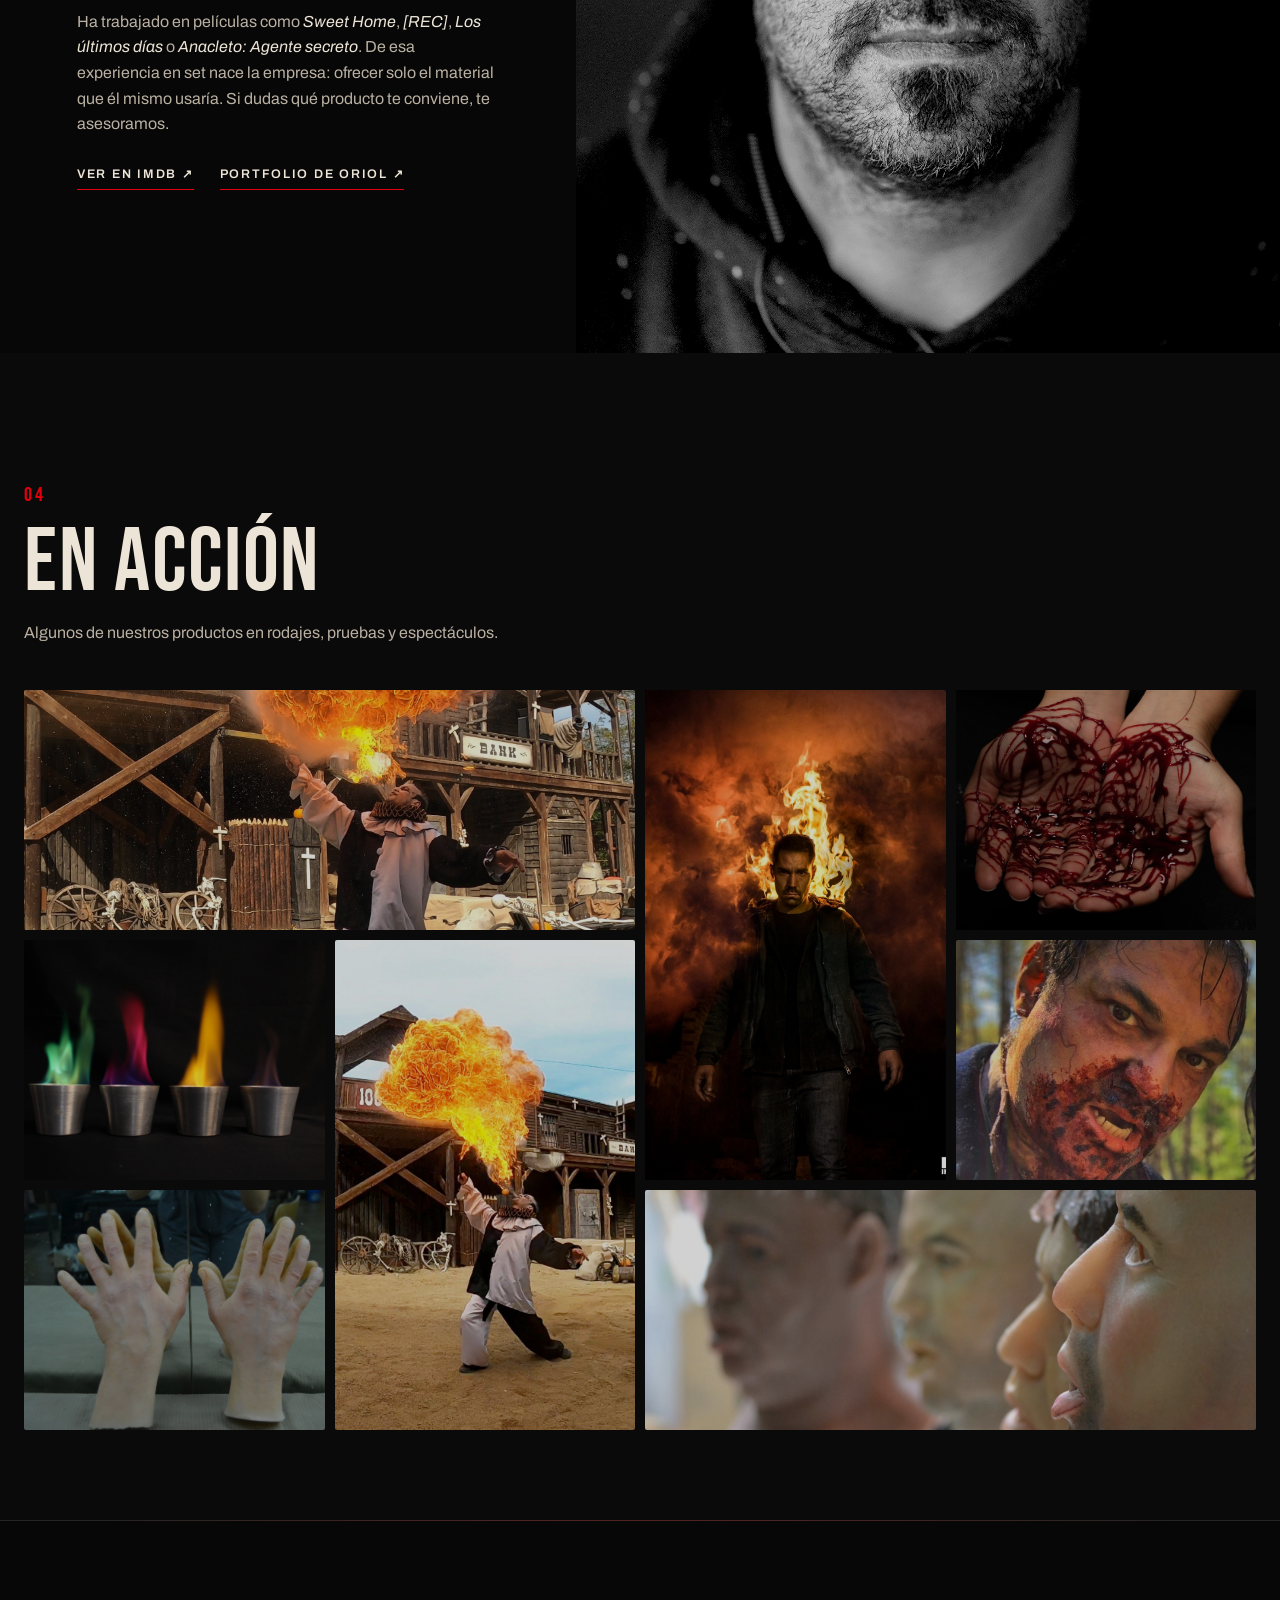
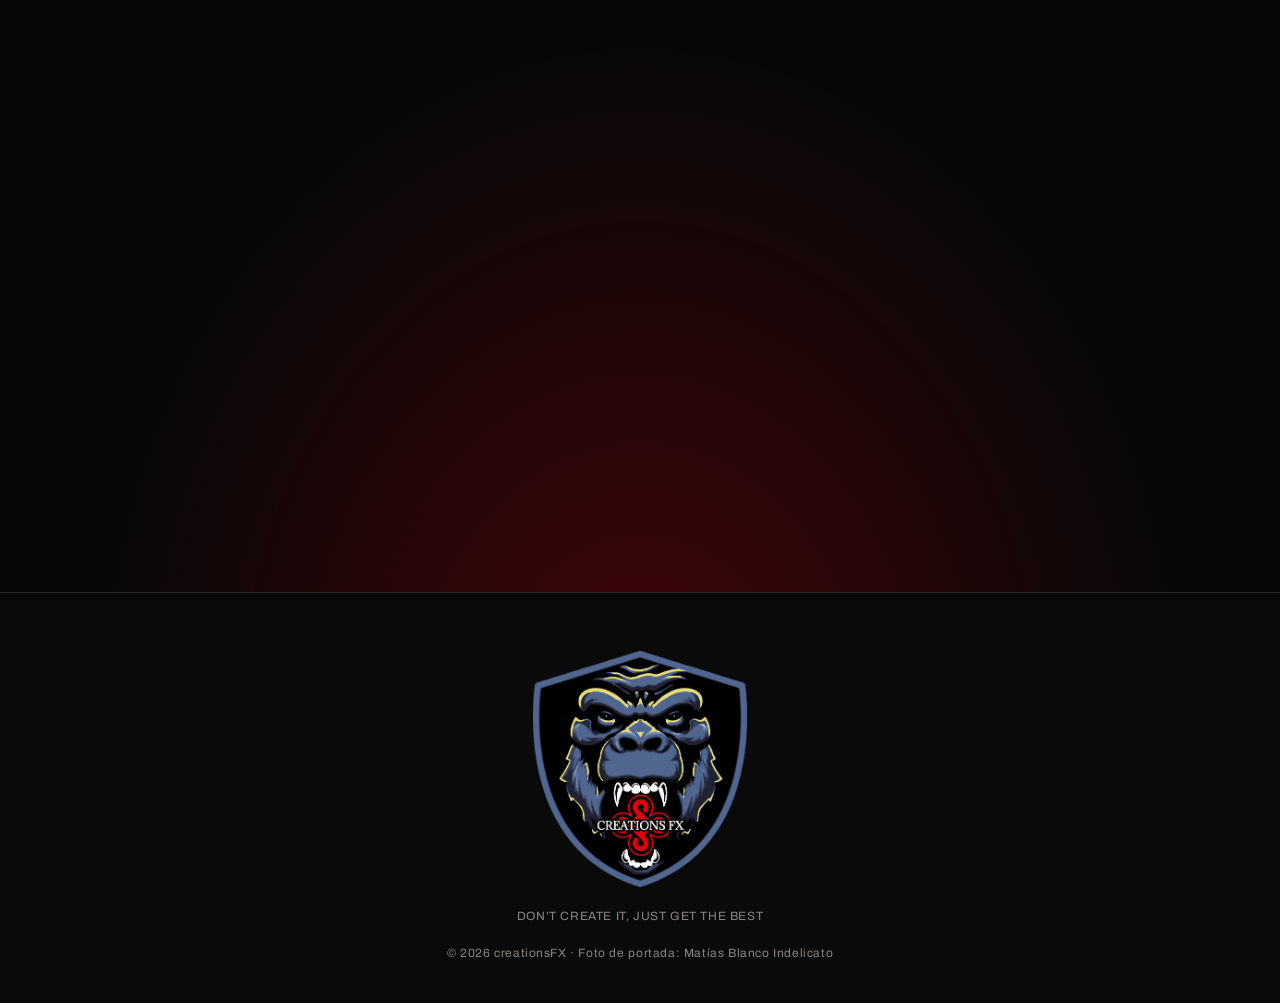
==== commit 65f232f9: "Carrusel de películas con la filmografía completa de Oriol Co-Authored-By: Claude Opus 5.5 <noreply@" ====
--- a/index.html
+++ b/index.html
@@ -72,7 +72,7 @@
   <div class="credits" aria-label="Producciones en las que ha trabajado Oriol Tarrida">
     <div class="credits-track" id="creditsTrack">
       <ul class="credits-group">
-        <li>Sweet Home</li><li>[REC]</li><li>Los últimos días</li><li>Anacleto: Agente secreto</li>
+        <li>Sweet Home</li><li>El 47</li><li>La Catedral del Mar</li><li>Anacleto: Agente Secreto</li><li>[REC]4: Apocalipsis</li><li>Superlópez</li><li>Malnazidos</li><li>Modelo 77</li><li>Contratiempo</li><li>Sirāt</li><li>Wasp Network</li><li>The Diplomat</li><li>Los Últimos Días</li><li>Mindscape</li><li>Polseres Vermelles</li><li>Bajocero</li><li>Mano de Hierro</li><li>Hache</li><li>3 Bodas de Más</li><li>33 Días</li><li>Això No És Suècia</li><li>Bienvenidos a Edén</li><li>Blood Metal Revenge</li><li>Ciudad de Sombras</li><li>Cucut</li><li>Ebro: De la Cuna a la Batalla</li><li>El Cuerpo</li><li>El Cuerpo en Llamas</li><li>El Día de Mañana</li><li>El Pregón</li><li>Fanático</li><li>Foodie Love</li><li>Girls with Balls</li><li>Incidencias</li><li>Indomable</li><li>Ismael</li><li>La Fossa</li><li>La Niña de la Comunión</li><li>La Octava Dimensión</li><li>La Vampira de Barcelona</li><li>Legado en los Huesos</li><li>Loco por Ella</li><li>Los Herederos de la Tierra</li><li>Mira lo que Has Hecho</li><li>Murieron por Encima de sus Posibilidades</li><li>No Matarás</li><li>Ofrenda a la Tormenta</li><li>Olor de Colònia</li><li>Orígenes Secretos</li><li>Perdona si Te Llamo Amor</li><li>Piratas: El Tesoro Perdido de Yáñez el Sanguinario</li><li>Ruta Salvatge</li><li>Sin Huellas</li><li>Solo Química</li><li>Summer Camp</li><li>The Pelayos</li><li>Tú También lo Harías</li><li>Un Novio para mi Mujer</li><li>Villorrio del Caudillo: Paletos y Cuchillos</li><li>Èxode</li>
       </ul>
     </div>
   </div>
@@ -212,6 +212,6 @@
   <p>© <span id="year">2026</span> creationsFX · Foto de portada: Matías Blanco Indelicato</p>
 </footer>
 
-<script src="js/main.js?v=4"></script>
+<script src="js/main.js?v=5"></script>
 </body>
 </html>
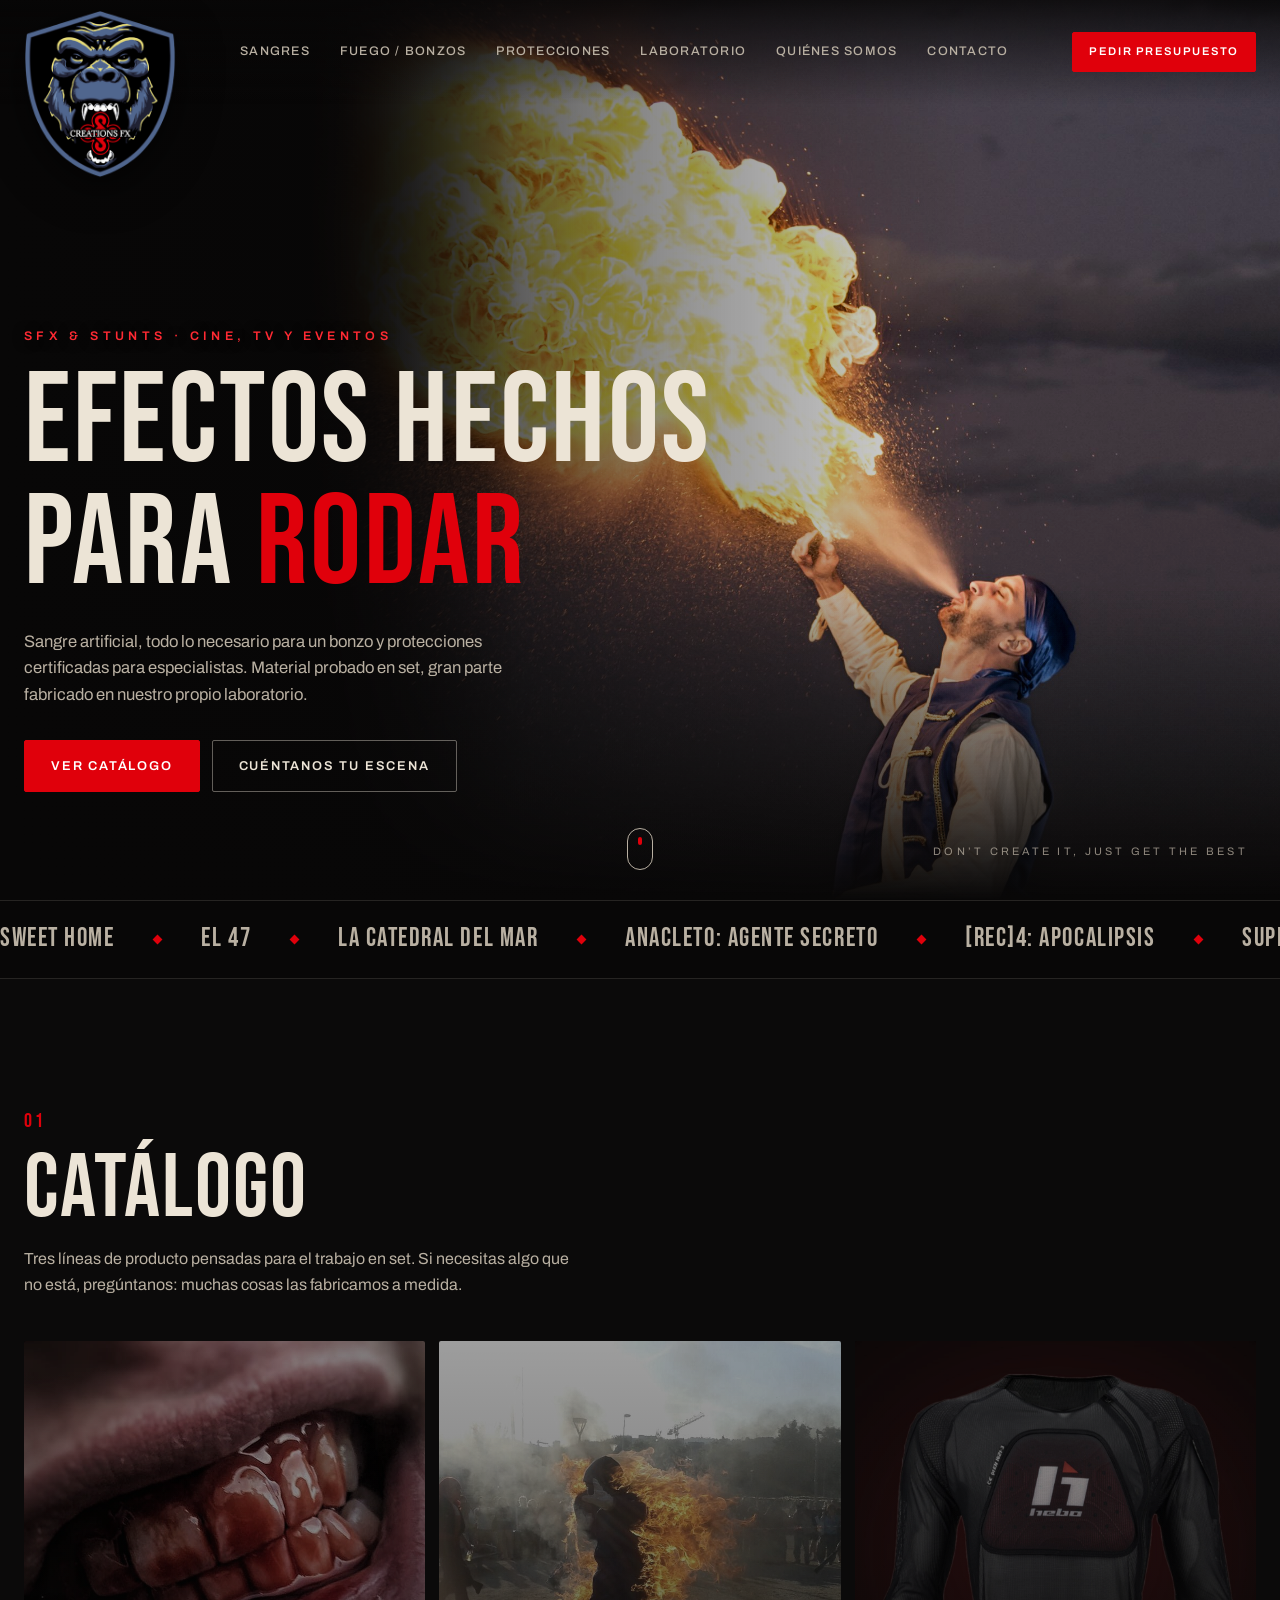
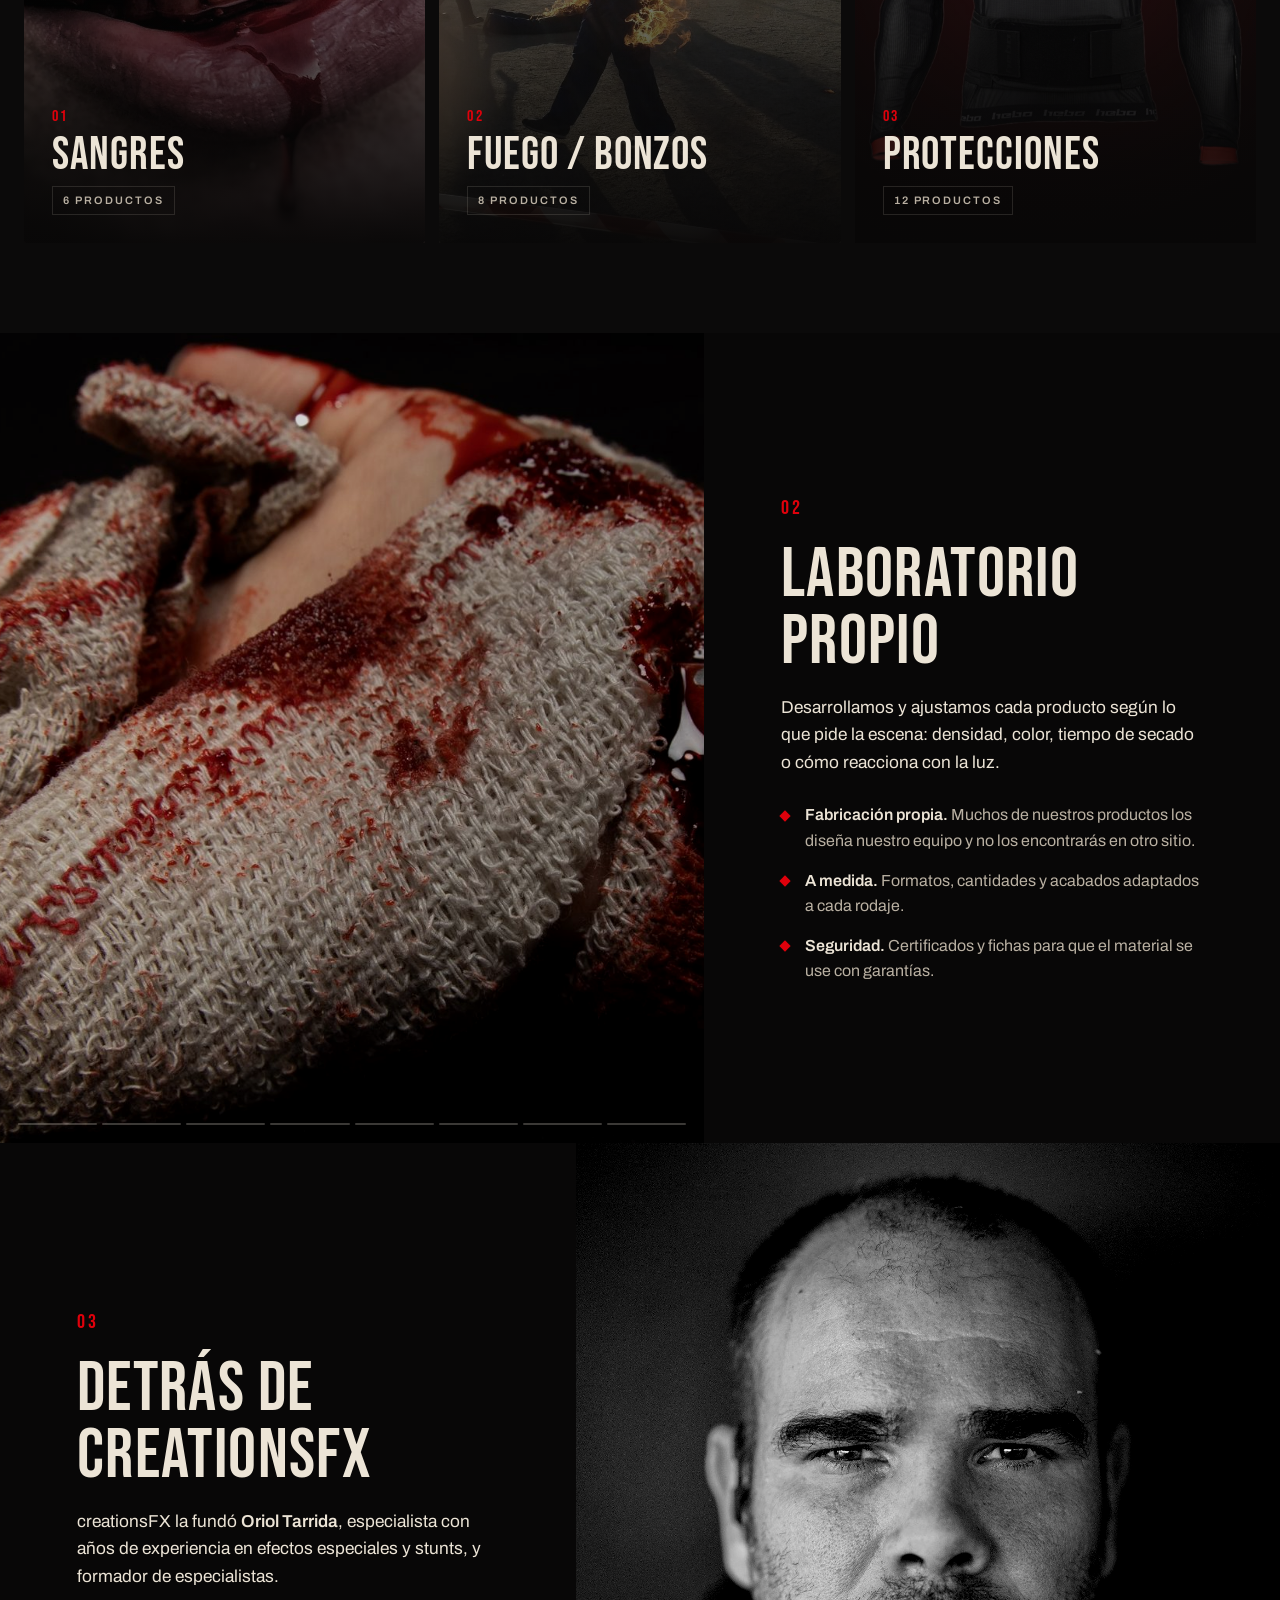
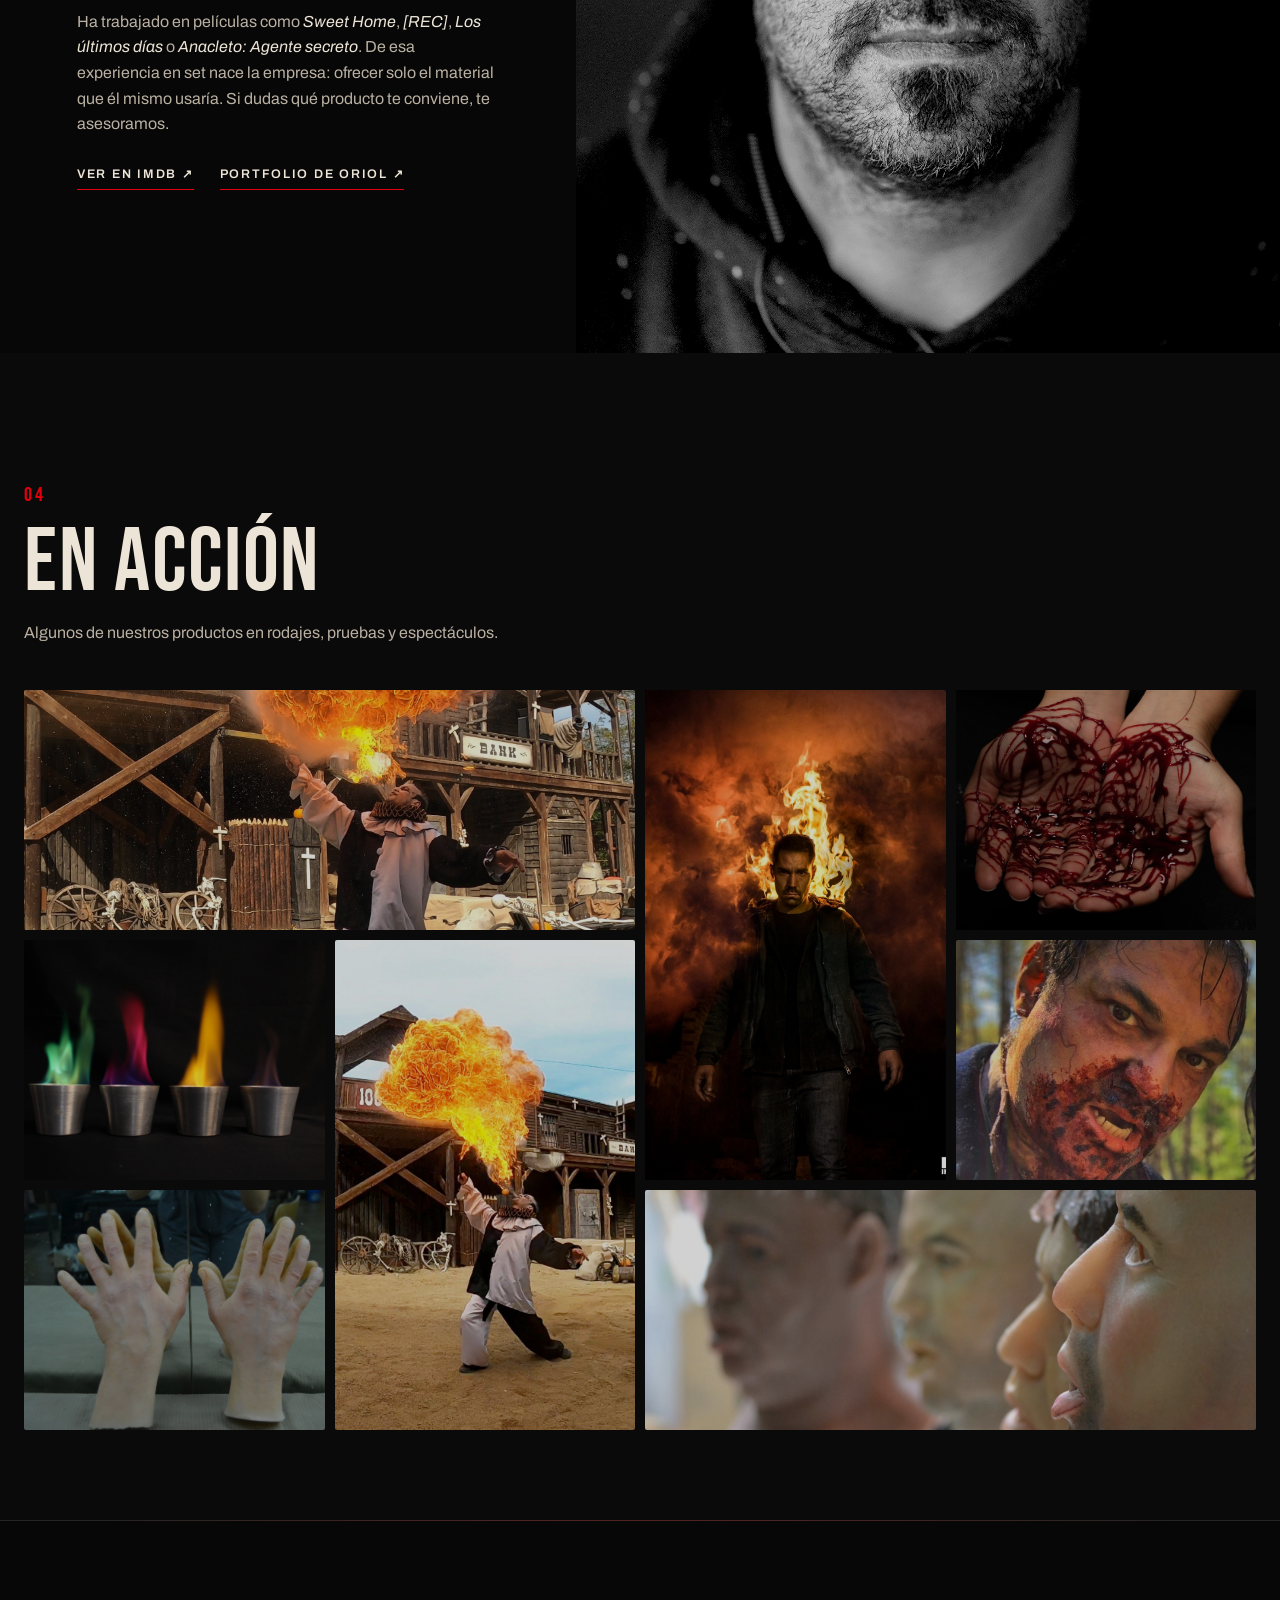
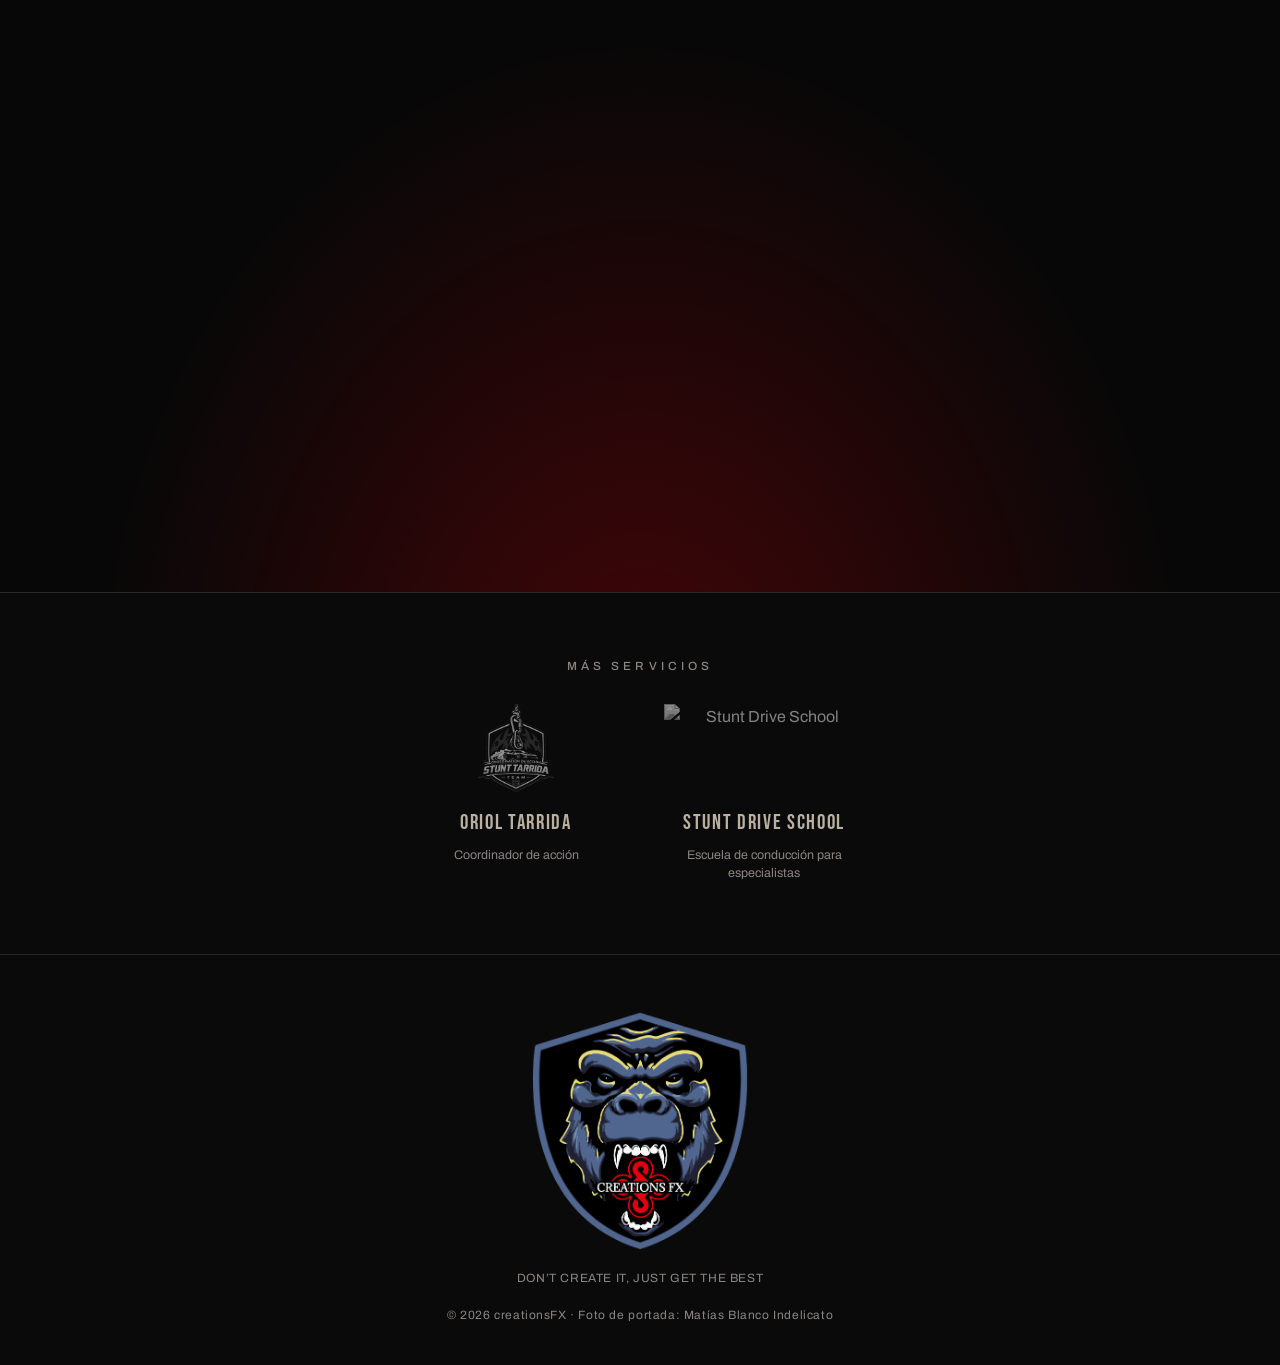
==== commit 3d86e755: "Añade apartado Más servicios con Oriol Tarrida y Stunt Drive School Co-Authored-By: Claude Opus 5.5 " ====
--- a/index.html
+++ b/index.html
@@ -17,7 +17,7 @@
 <link rel="preconnect" href="https://fonts.gstatic.com" crossorigin>
 <link href="https://fonts.googleapis.com/css2?family=Bebas+Neue&family=Archivo:wght@400;500;600&display=swap" rel="stylesheet">
 <link rel="preload" as="image" href="assets/img/hero-fuego.jpg" fetchpriority="high">
-<link rel="stylesheet" href="css/style.css?v=18">
+<link rel="stylesheet" href="css/style.css?v=19">
 </head>
 <body>
 
@@ -204,6 +204,22 @@
     </div>
   </section>
 
+  <section class="more-services" id="mas-servicios">
+    <p class="more-label">Más servicios</p>
+    <div class="more-grid">
+      <a href="https://orioltarrida.com/" target="_blank" rel="noopener" class="more-item">
+        <img src="assets/servicios/oriol-tarrida-logo.png" alt="Oriol Tarrida" loading="lazy">
+        <span class="more-name">Oriol Tarrida</span>
+        <span class="more-desc">Coordinador de acción</span>
+      </a>
+      <a href="https://stuntdriveschool.com/" target="_blank" rel="noopener" class="more-item">
+        <img src="https://static.wixstatic.com/media/5e88b5_7ce17d93596b4c0e8566121f17f625b7~mv2.png/v1/crop/x_9,y_85,w_1038,h_122/fill/w_662,h_78,al_c,q_85,usm_0.66_1.00_0.01,enc_avif,quality_auto/untitled2.png" alt="Stunt Drive School" loading="lazy">
+        <span class="more-name">Stunt Drive School</span>
+        <span class="more-desc">Escuela de conducción para especialistas</span>
+      </a>
+    </div>
+  </section>
+
 </main>
 
 <footer class="site-footer">
--- a/css/style.css
+++ b/css/style.css
@@ -466,3 +466,20 @@
 @media (hover: none){ .slide-arrow{opacity:0.75;} }
 @media (prefers-reduced-motion: reduce){ .slideshow .slide{transform:none;transition:opacity .4s ease;} }
 .line-hero-text h1.h1-long{font-size:clamp(3rem,5.6vw,6.4rem);white-space:nowrap;}
+
+/* ---------- Más servicios ---------- */
+.more-services{padding:64px 24px 72px;border-top:1px solid var(--line);text-align:center;}
+.more-label{
+  font-size:0.74rem;font-weight:500;letter-spacing:0.35em;text-transform:uppercase;
+  color:var(--grey);margin-bottom:28px;
+}
+.more-grid{display:flex;flex-wrap:wrap;justify-content:center;gap:48px;}
+.more-item{display:flex;flex-direction:column;align-items:center;gap:8px;width:200px;}
+.more-item img{
+  height:88px;width:100%;object-fit:contain;margin-bottom:6px;
+  filter:grayscale(1);opacity:0.55;transition:filter .35s, opacity .35s, transform .35s;
+}
+.more-name{font-family:var(--ff-display);font-size:1.3rem;letter-spacing:0.08em;color:var(--cream-dim);transition:color .35s;}
+.more-desc{font-size:0.78rem;color:var(--grey);line-height:1.4;}
+.more-item:hover img,.more-item:focus-visible img{filter:none;opacity:1;transform:translateY(-3px);}
+.more-item:hover .more-name,.more-item:focus-visible .more-name{color:var(--red);}
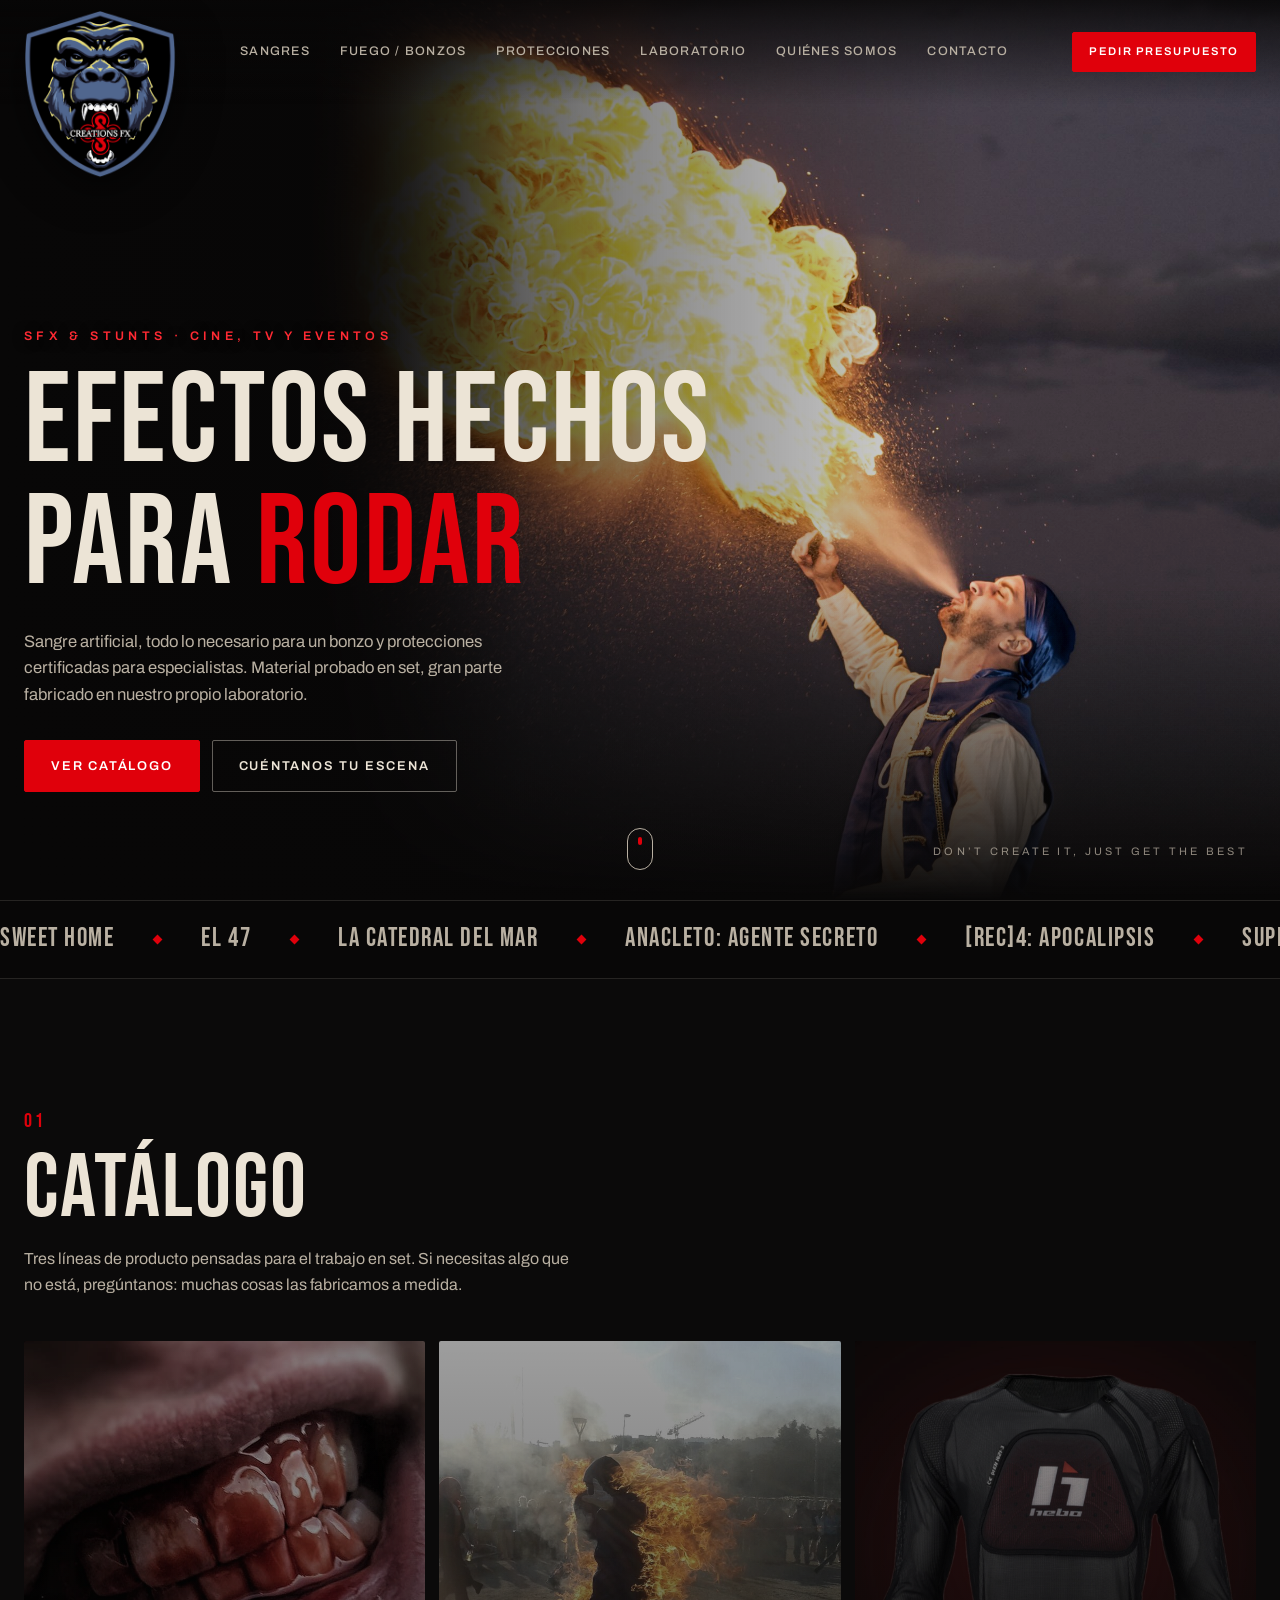
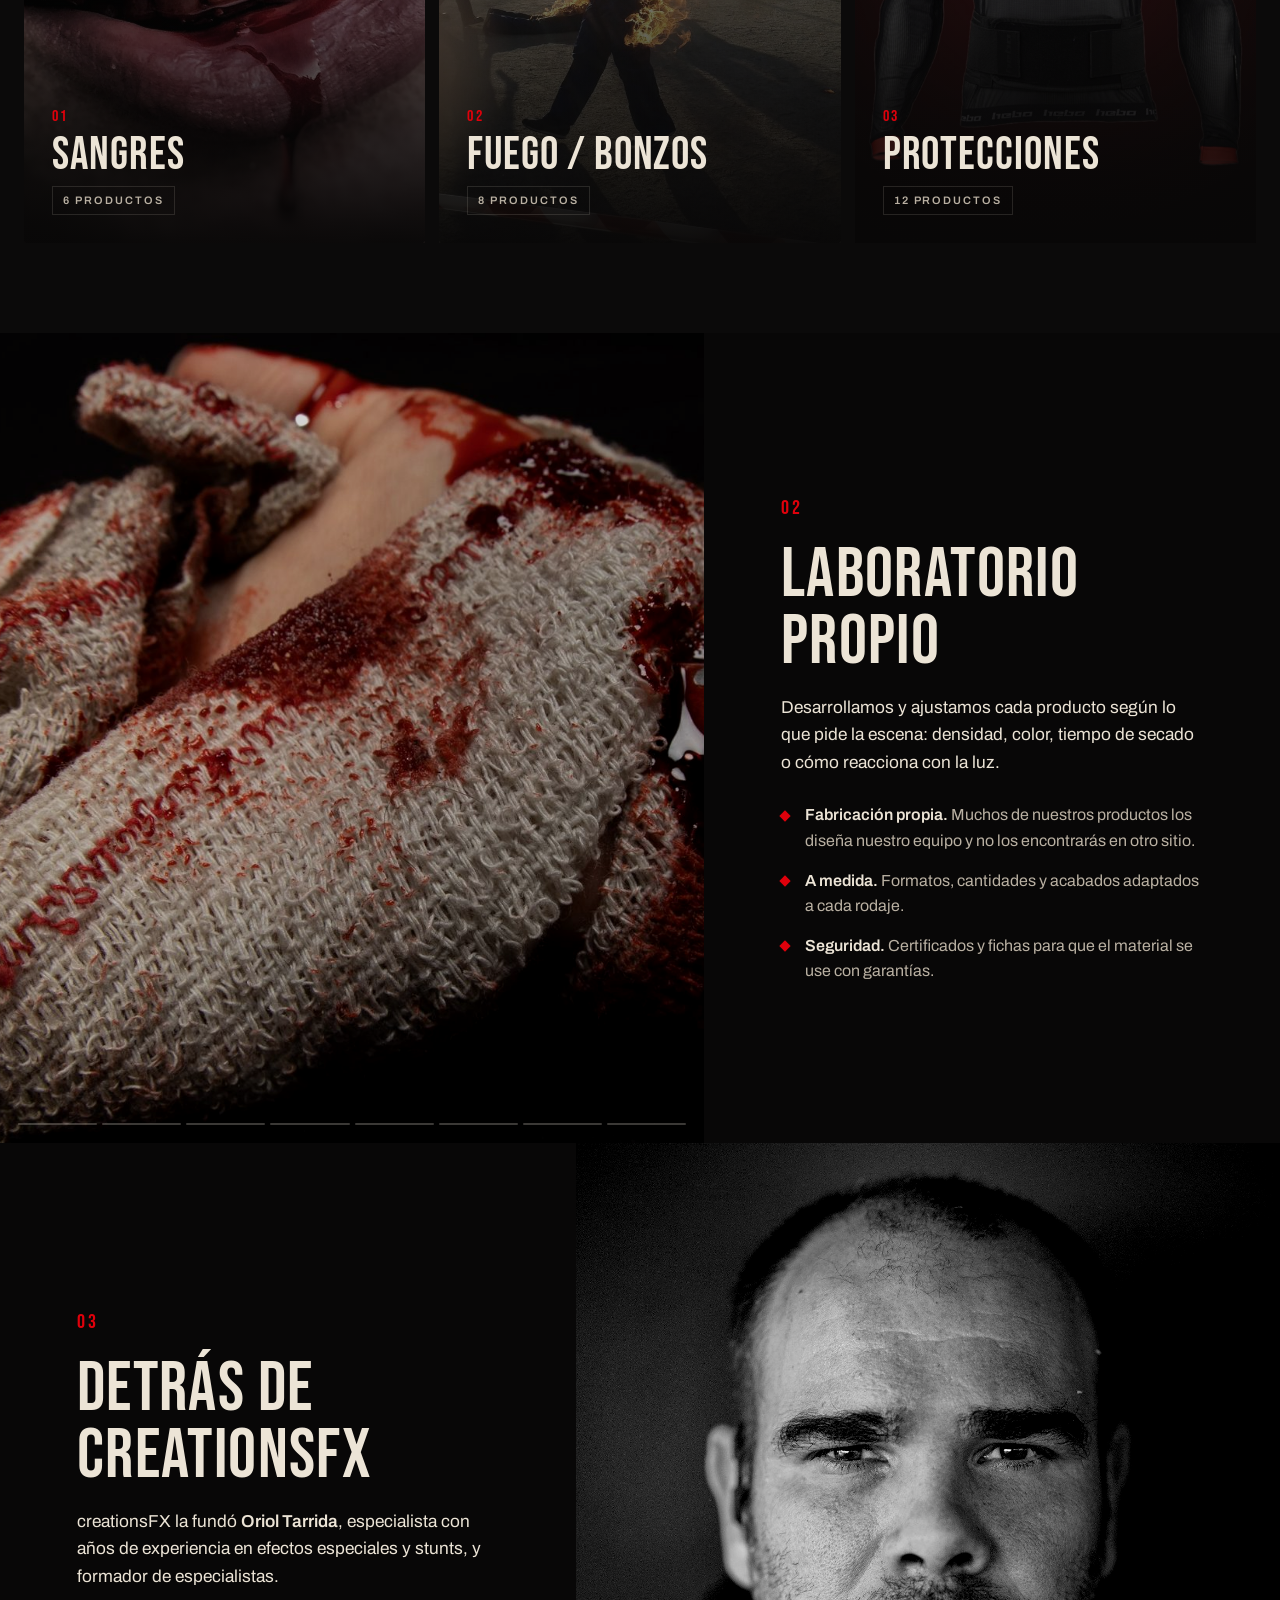
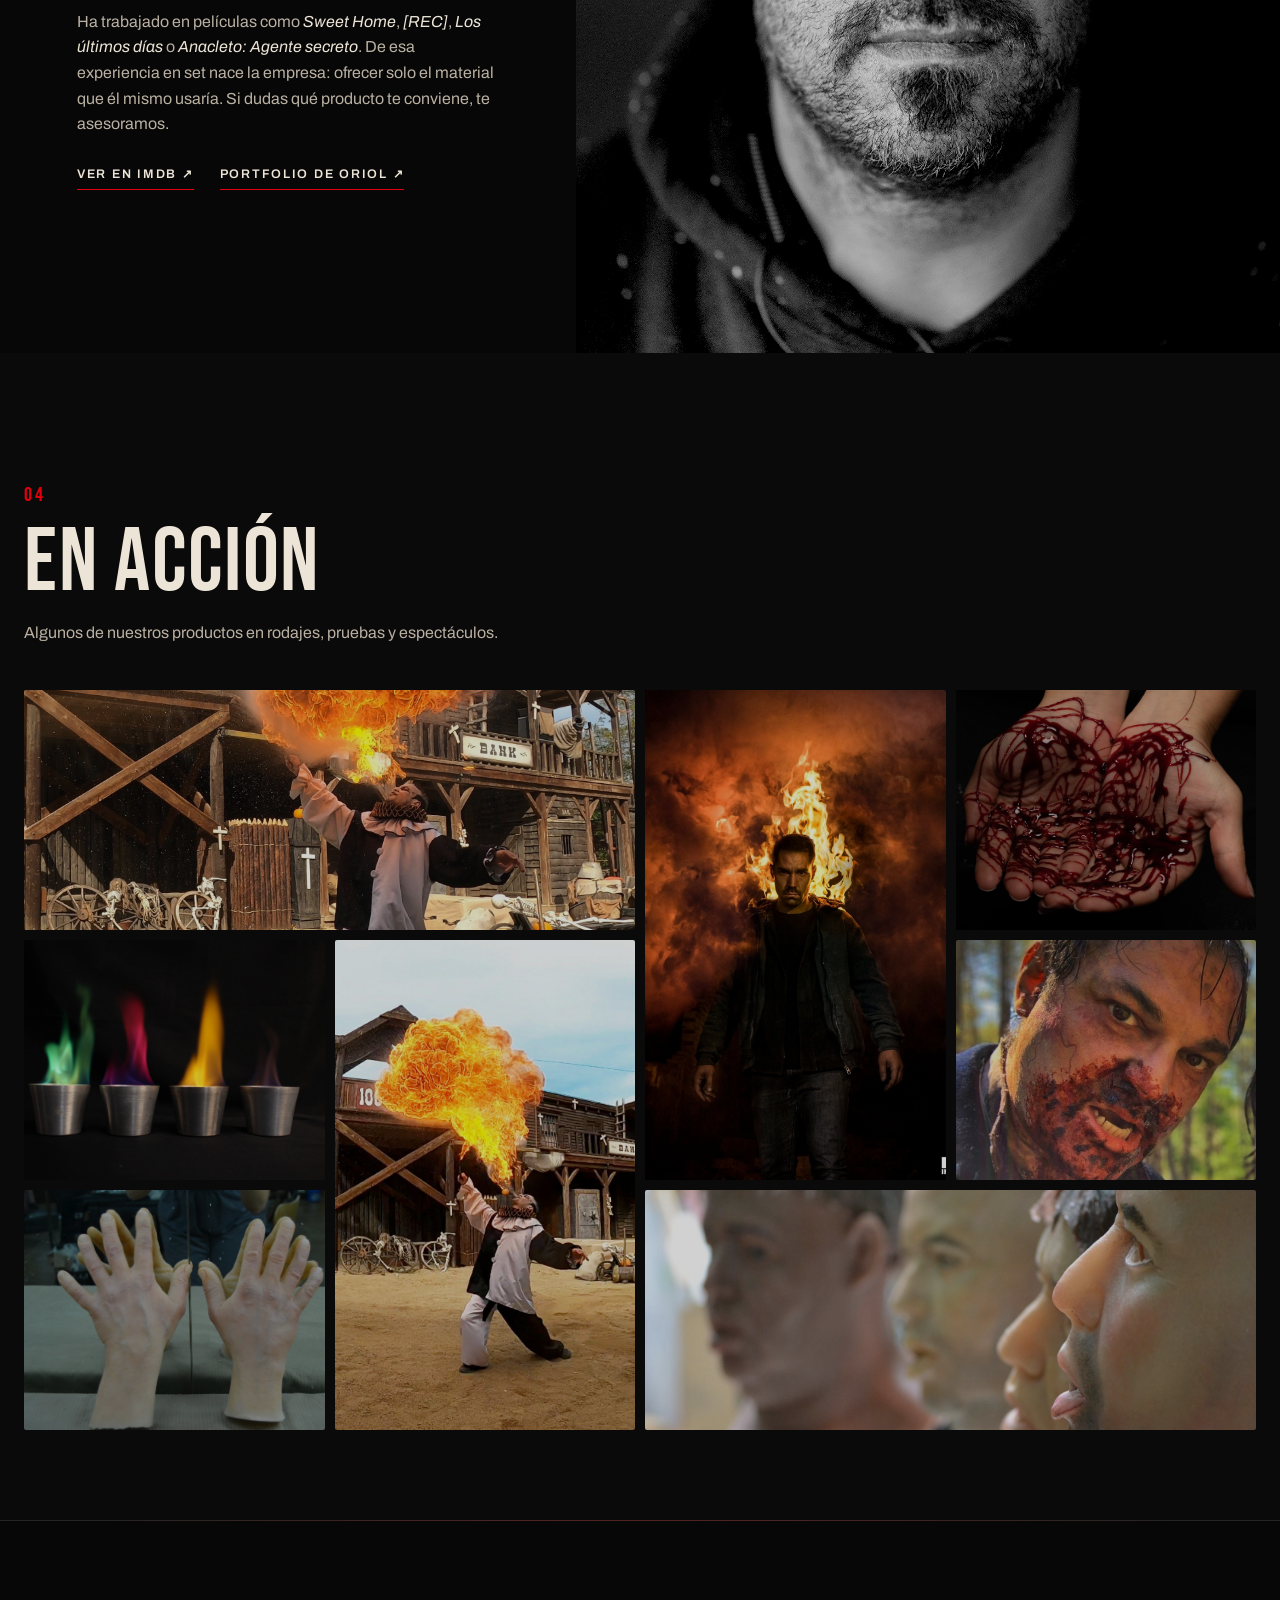
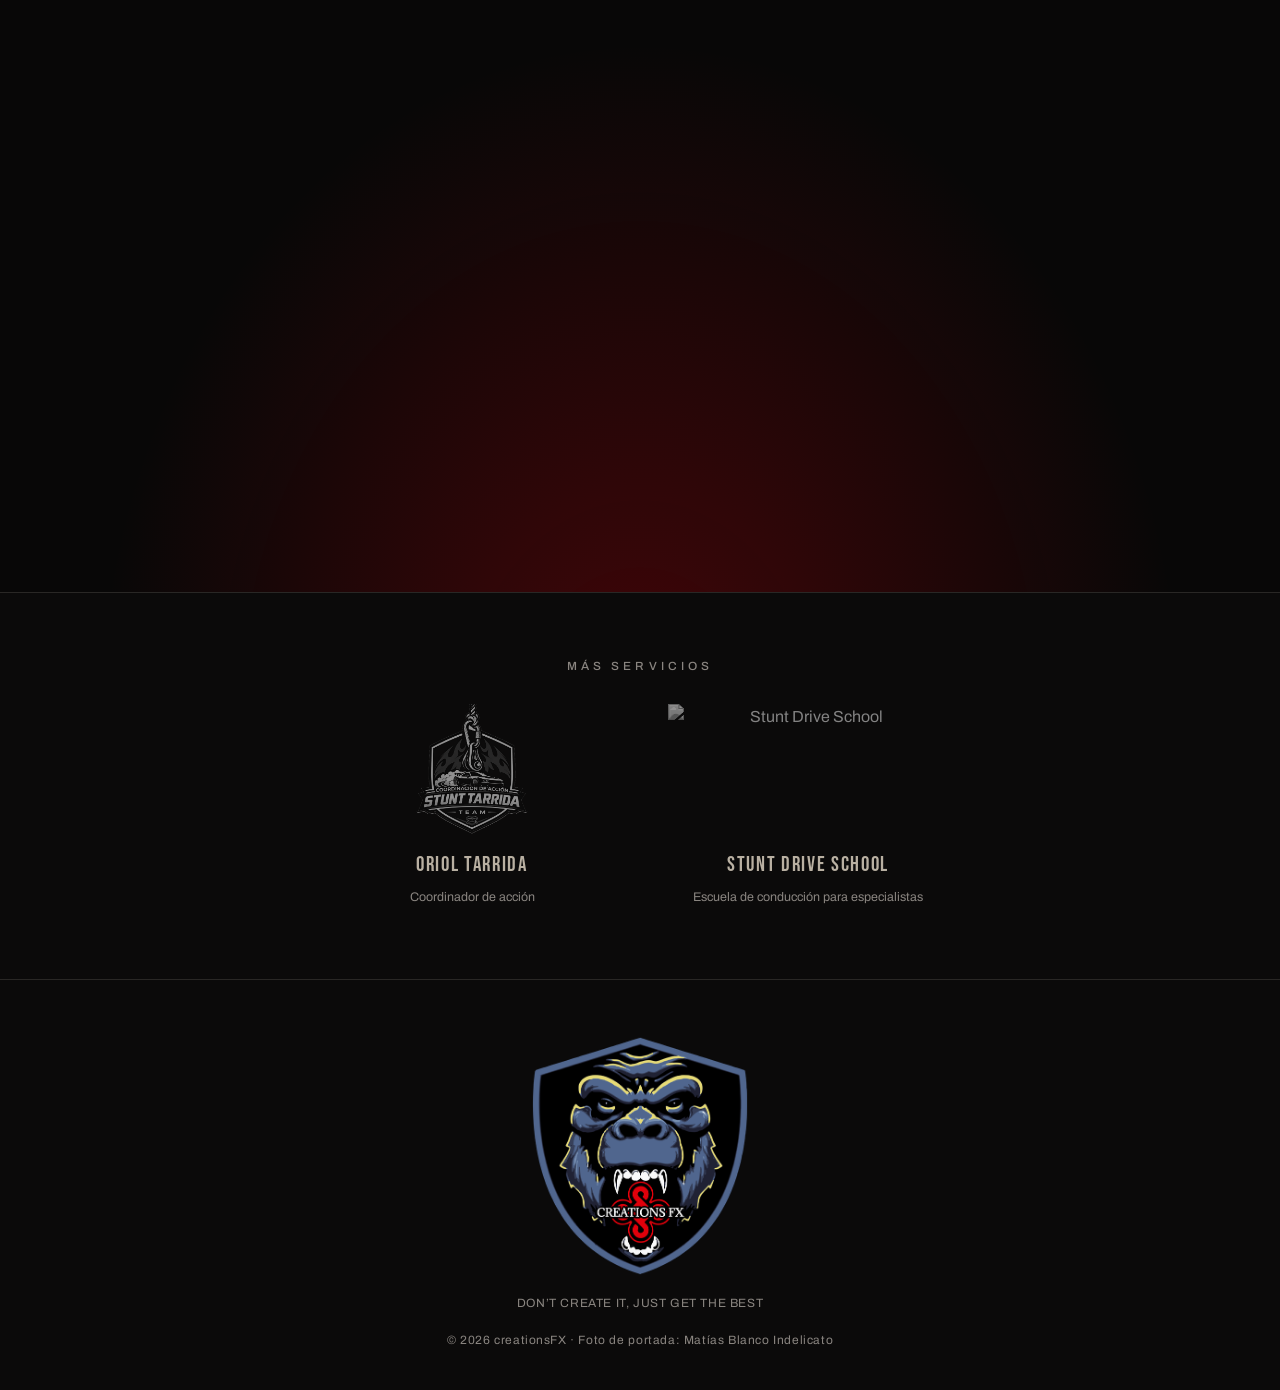
==== commit de16b451: "Logos de Más servicios más grandes Co-Authored-By: Claude Opus 5.5 <noreply@anthropic.com>" ====
--- a/index.html
+++ b/index.html
@@ -17,7 +17,7 @@
 <link rel="preconnect" href="https://fonts.gstatic.com" crossorigin>
 <link href="https://fonts.googleapis.com/css2?family=Bebas+Neue&family=Archivo:wght@400;500;600&display=swap" rel="stylesheet">
 <link rel="preload" as="image" href="assets/img/hero-fuego.jpg" fetchpriority="high">
-<link rel="stylesheet" href="css/style.css?v=19">
+<link rel="stylesheet" href="css/style.css?v=20">
 </head>
 <body>
 
--- a/css/style.css
+++ b/css/style.css
@@ -473,10 +473,10 @@
   font-size:0.74rem;font-weight:500;letter-spacing:0.35em;text-transform:uppercase;
   color:var(--grey);margin-bottom:28px;
 }
-.more-grid{display:flex;flex-wrap:wrap;justify-content:center;gap:48px;}
-.more-item{display:flex;flex-direction:column;align-items:center;gap:8px;width:200px;}
+.more-grid{display:flex;flex-wrap:wrap;justify-content:center;gap:40px 56px;}
+.more-item{display:flex;flex-direction:column;align-items:center;gap:8px;width:280px;max-width:100%;}
 .more-item img{
-  height:88px;width:100%;object-fit:contain;margin-bottom:6px;
+  height:130px;width:100%;object-fit:contain;margin-bottom:6px;
   filter:grayscale(1);opacity:0.55;transition:filter .35s, opacity .35s, transform .35s;
 }
 .more-name{font-family:var(--ff-display);font-size:1.3rem;letter-spacing:0.08em;color:var(--cream-dim);transition:color .35s;}
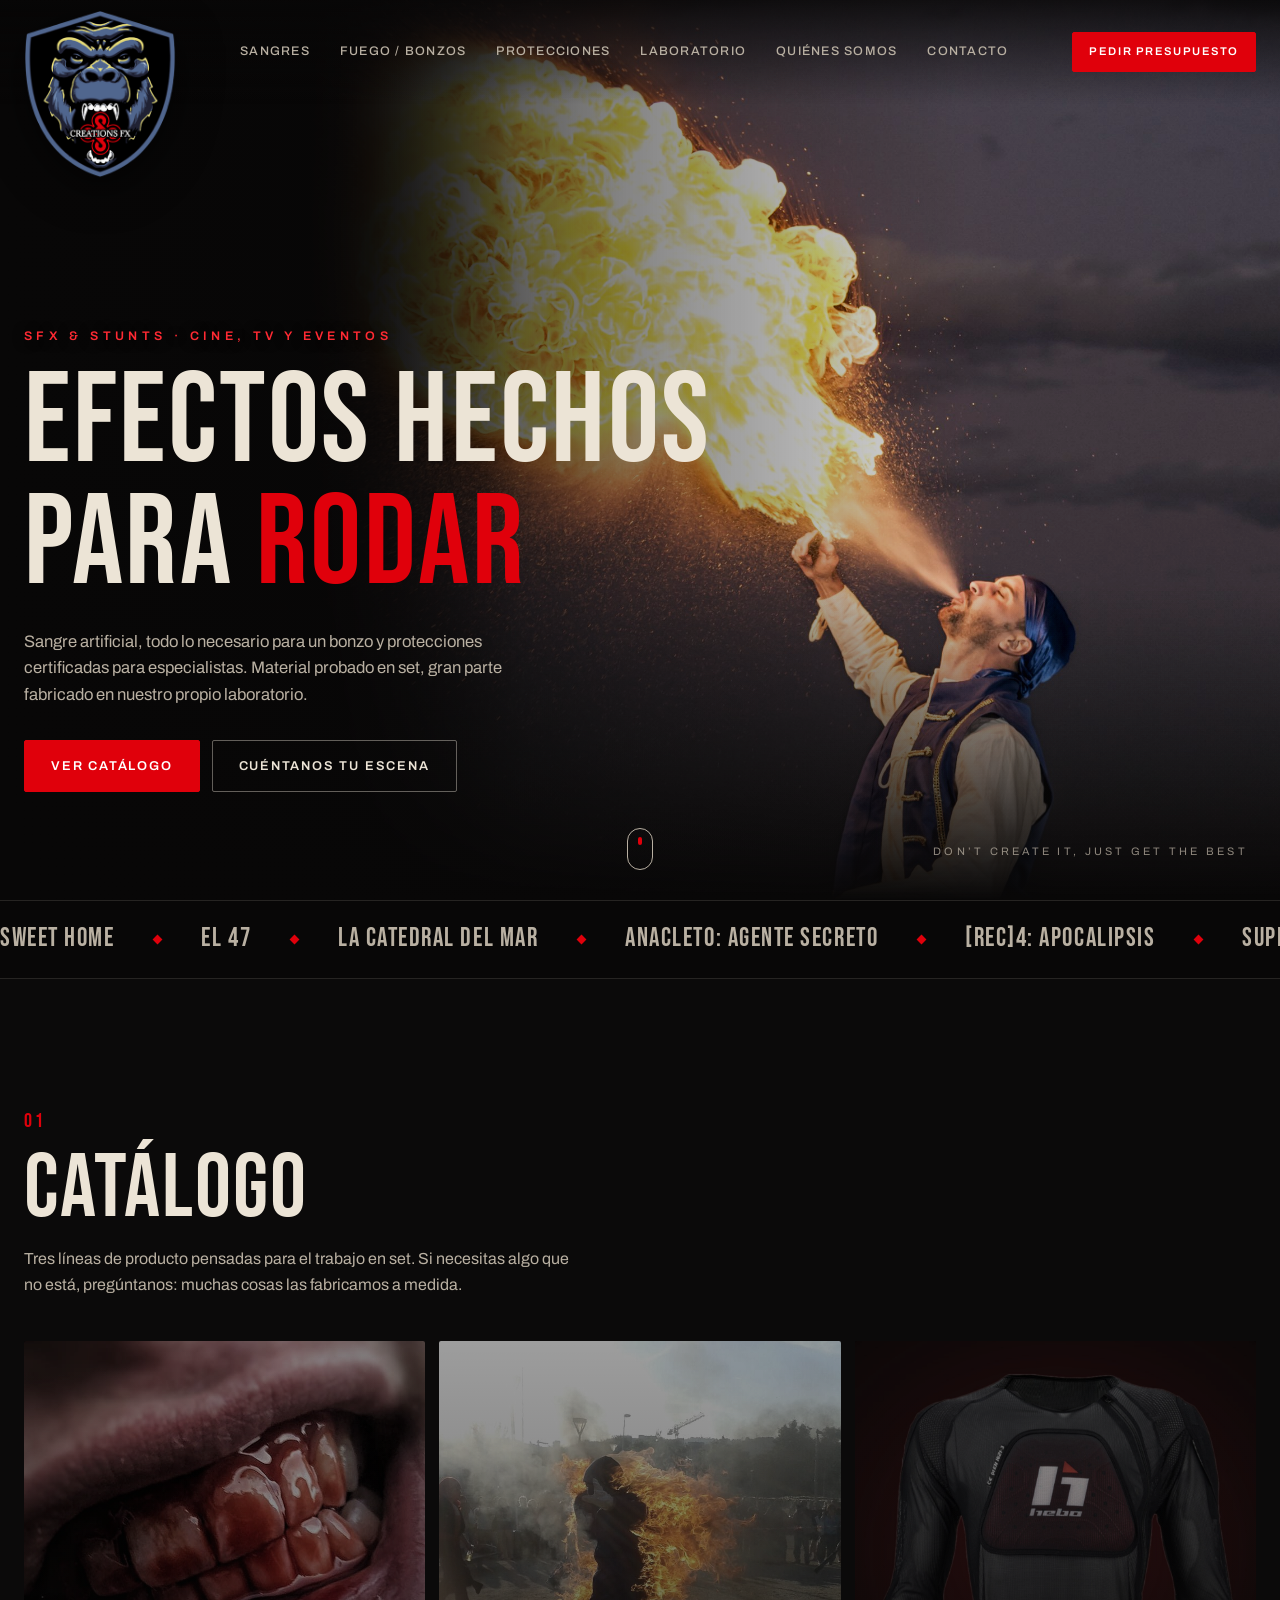
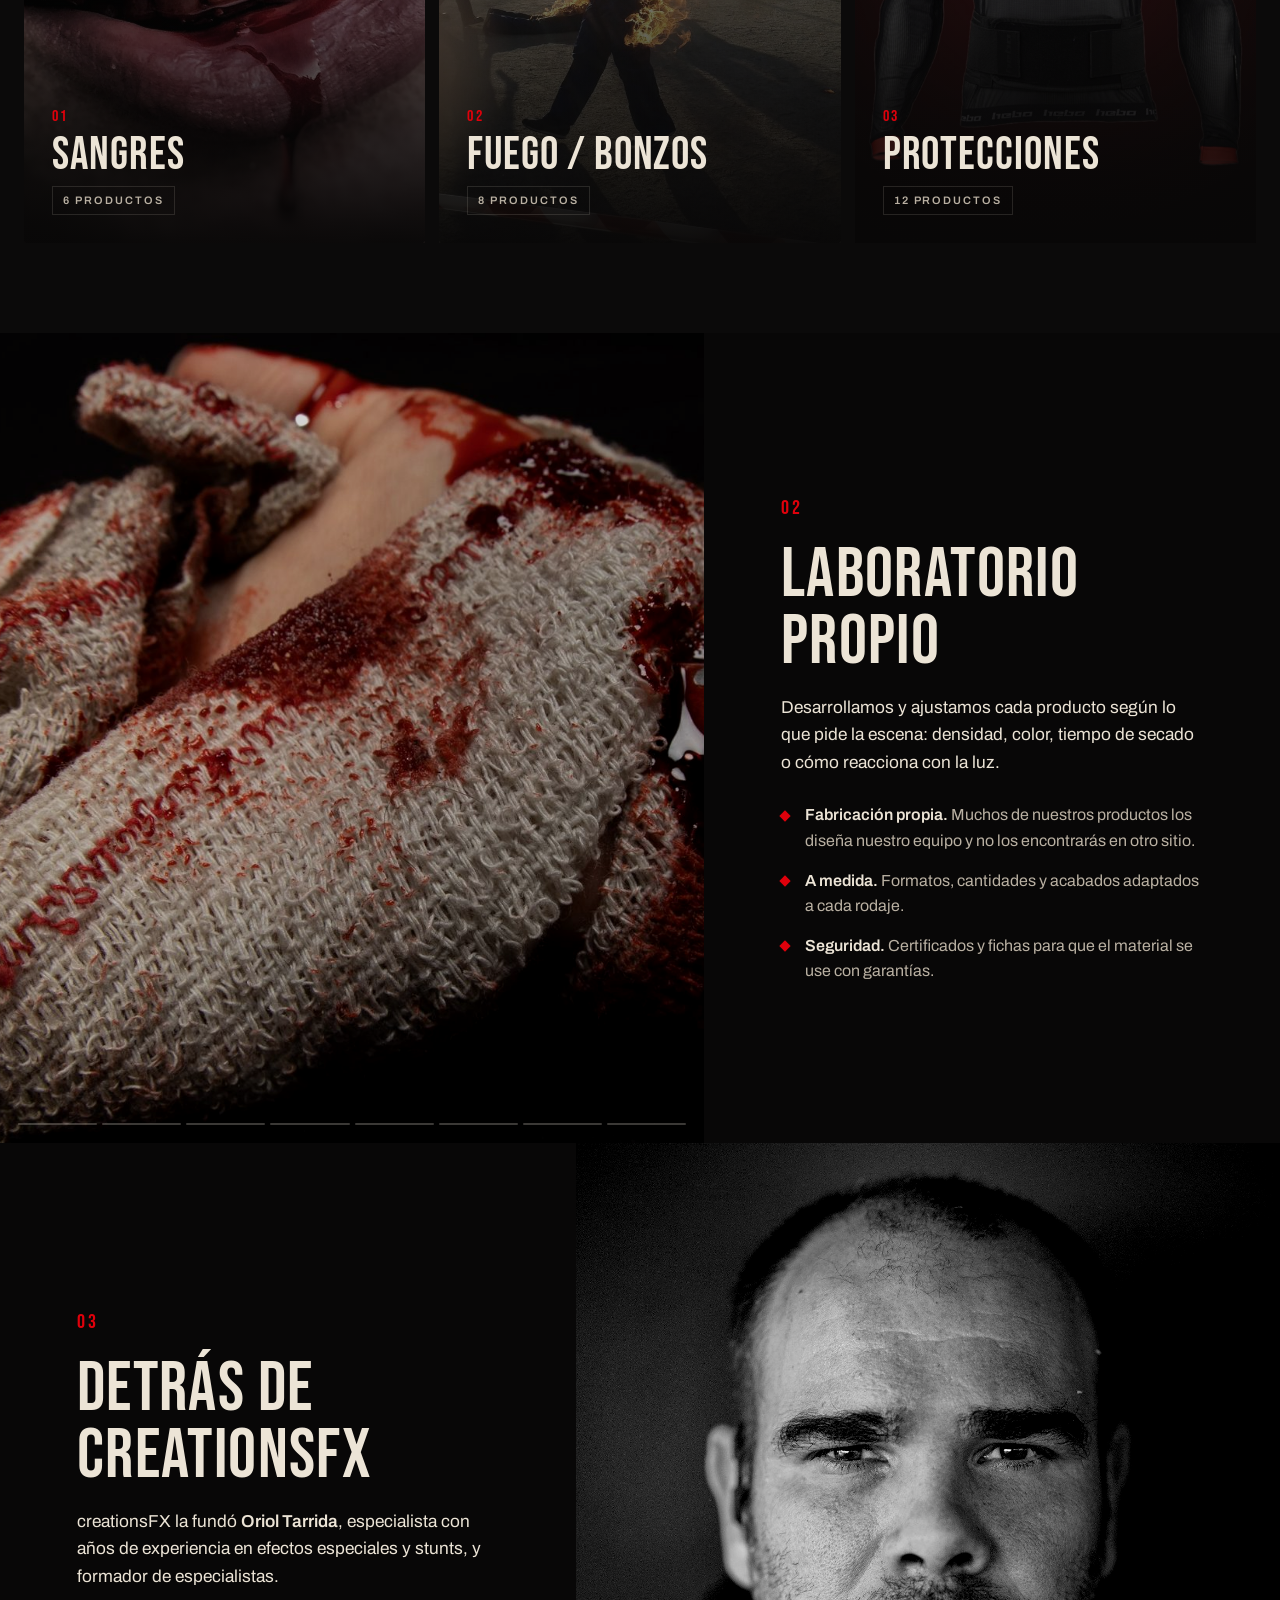
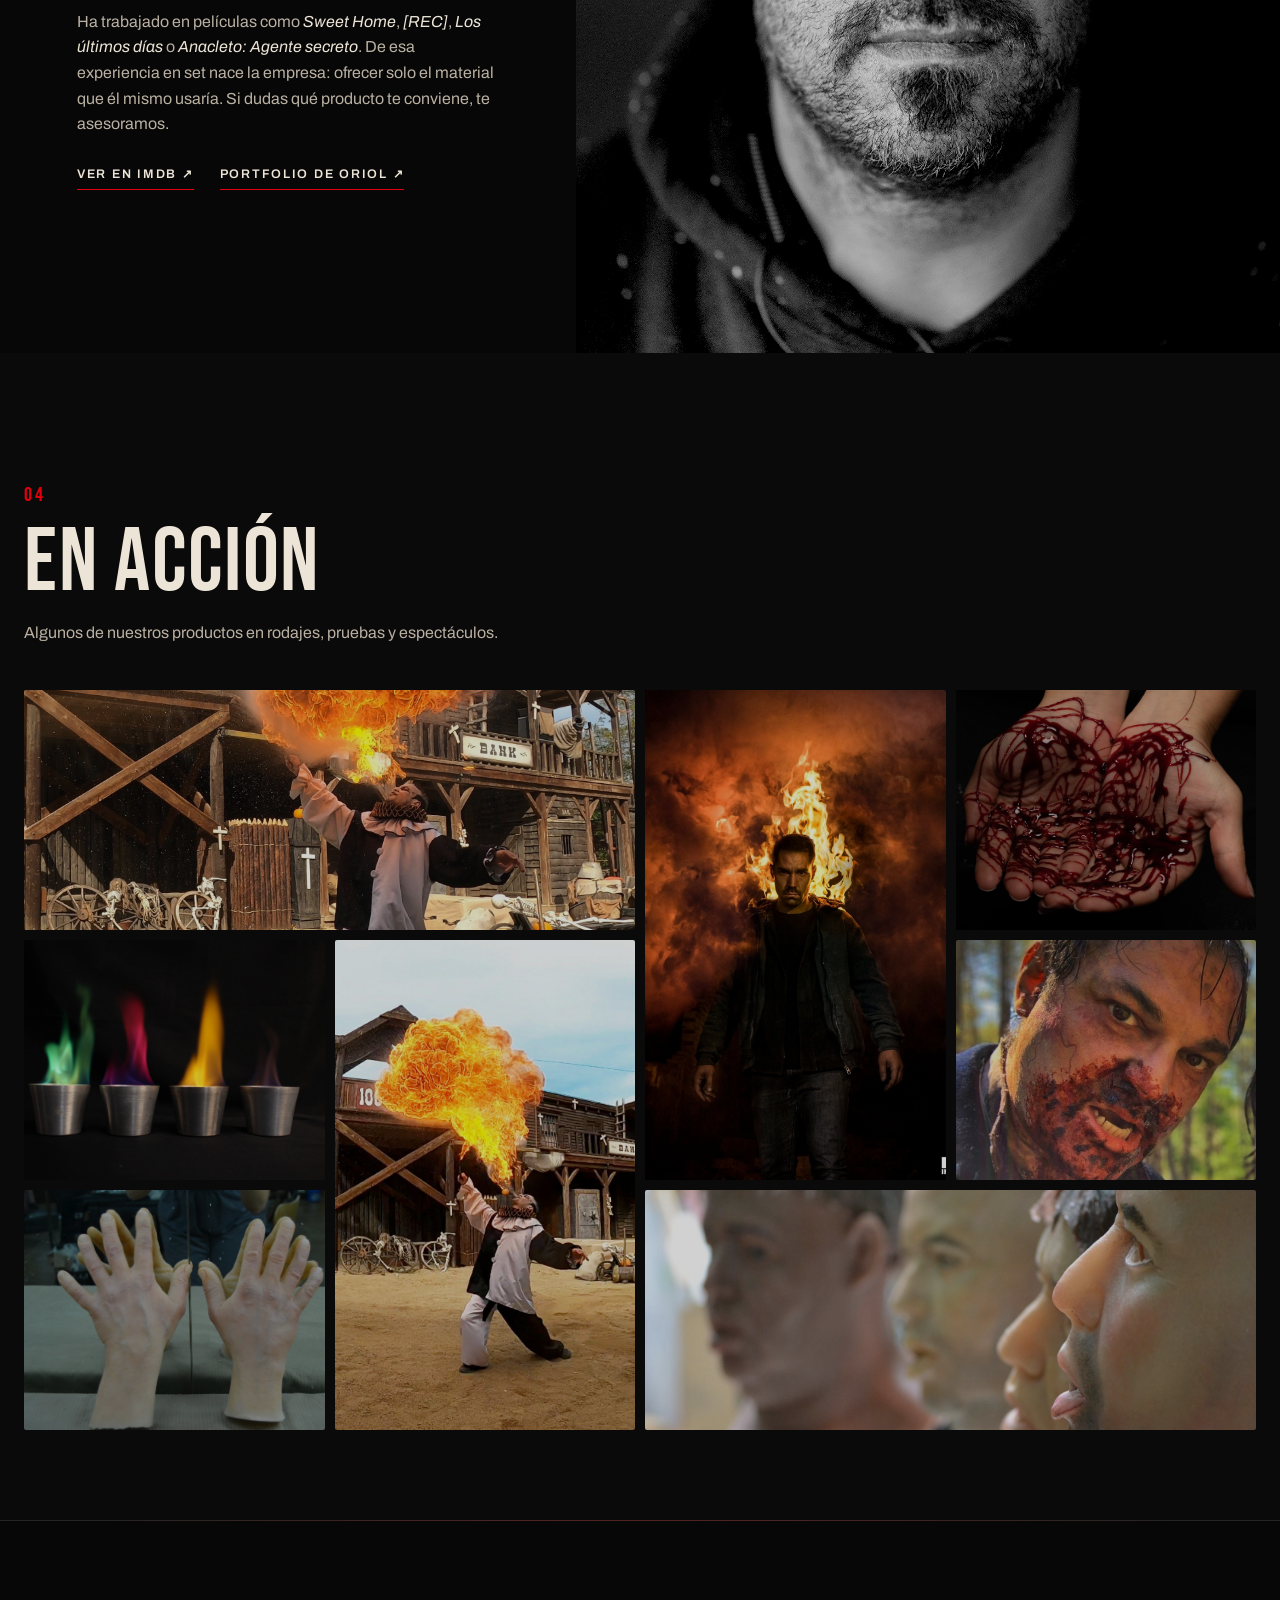
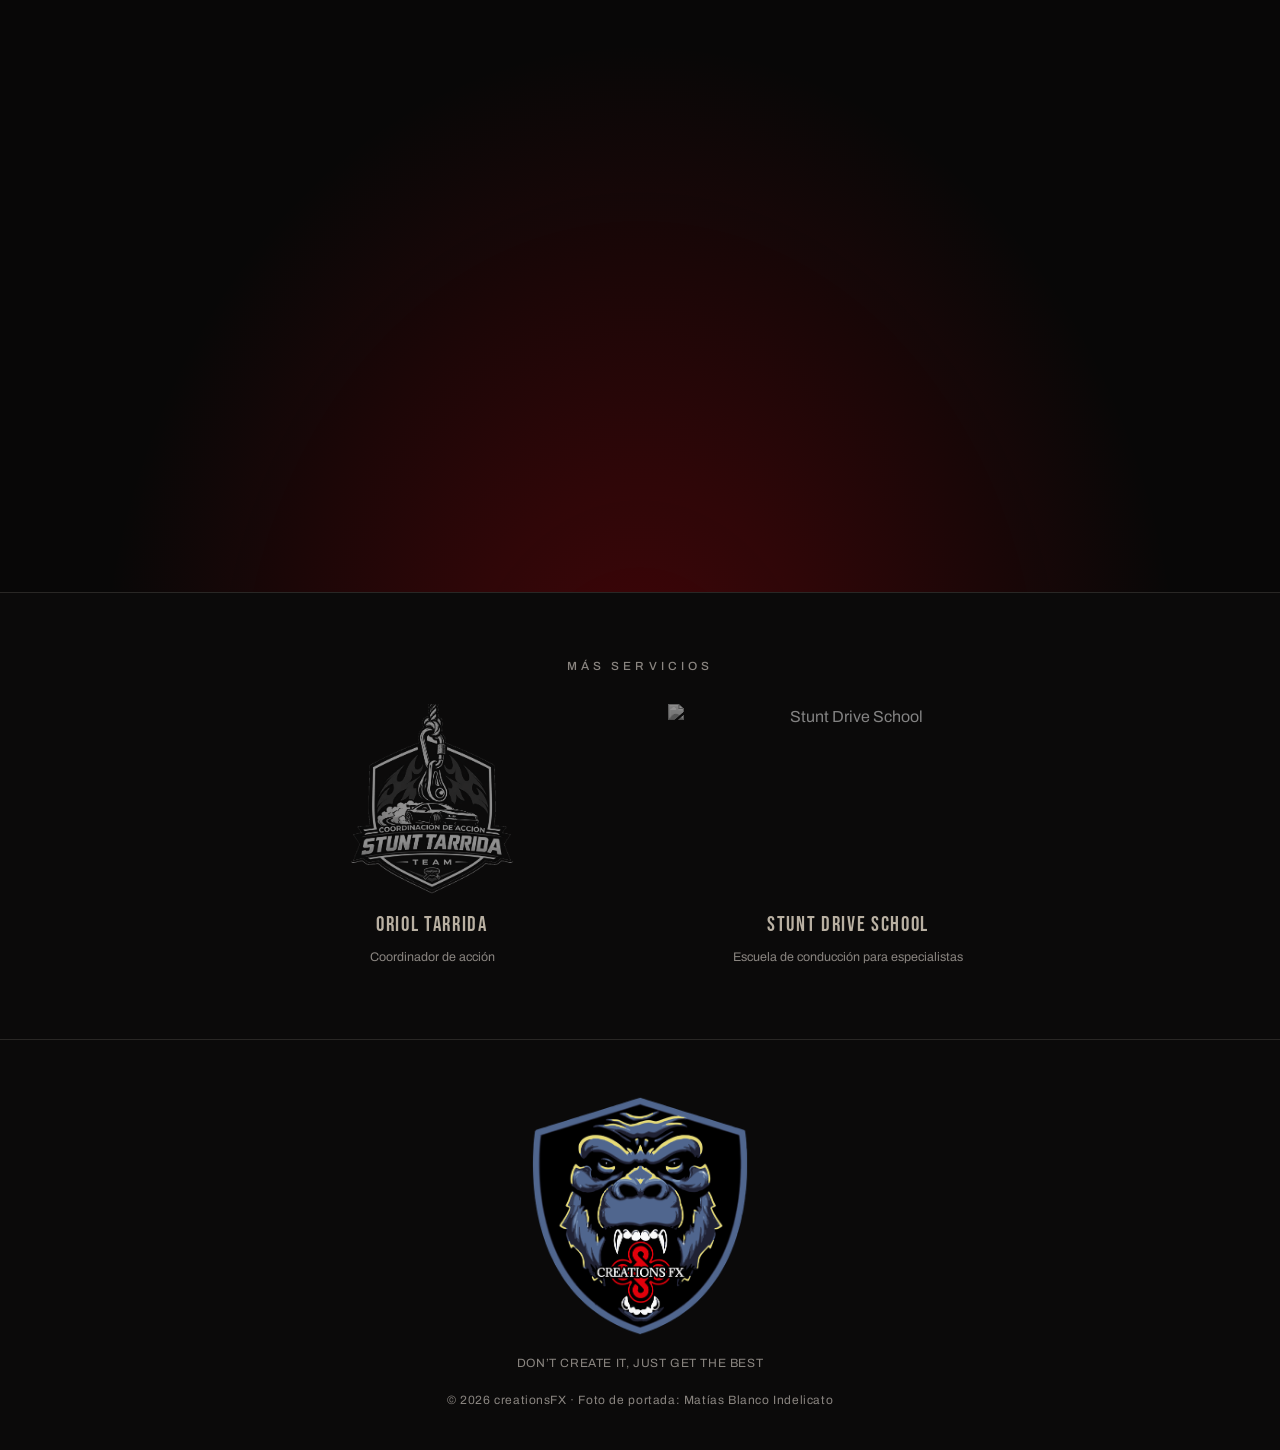
==== commit 419fdf94: "Logos de Más servicios aún más grandes Co-Authored-By: Claude Opus 5.5 <noreply@anthropic.com>" ====
--- a/index.html
+++ b/index.html
@@ -17,7 +17,7 @@
 <link rel="preconnect" href="https://fonts.gstatic.com" crossorigin>
 <link href="https://fonts.googleapis.com/css2?family=Bebas+Neue&family=Archivo:wght@400;500;600&display=swap" rel="stylesheet">
 <link rel="preload" as="image" href="assets/img/hero-fuego.jpg" fetchpriority="high">
-<link rel="stylesheet" href="css/style.css?v=20">
+<link rel="stylesheet" href="css/style.css?v=21">
 </head>
 <body>
 
--- a/css/style.css
+++ b/css/style.css
@@ -474,9 +474,9 @@
   color:var(--grey);margin-bottom:28px;
 }
 .more-grid{display:flex;flex-wrap:wrap;justify-content:center;gap:40px 56px;}
-.more-item{display:flex;flex-direction:column;align-items:center;gap:8px;width:280px;max-width:100%;}
+.more-item{display:flex;flex-direction:column;align-items:center;gap:8px;width:360px;max-width:100%;}
 .more-item img{
-  height:130px;width:100%;object-fit:contain;margin-bottom:6px;
+  height:190px;width:100%;object-fit:contain;margin-bottom:6px;
   filter:grayscale(1);opacity:0.55;transition:filter .35s, opacity .35s, transform .35s;
 }
 .more-name{font-family:var(--ff-display);font-size:1.3rem;letter-spacing:0.08em;color:var(--cream-dim);transition:color .35s;}
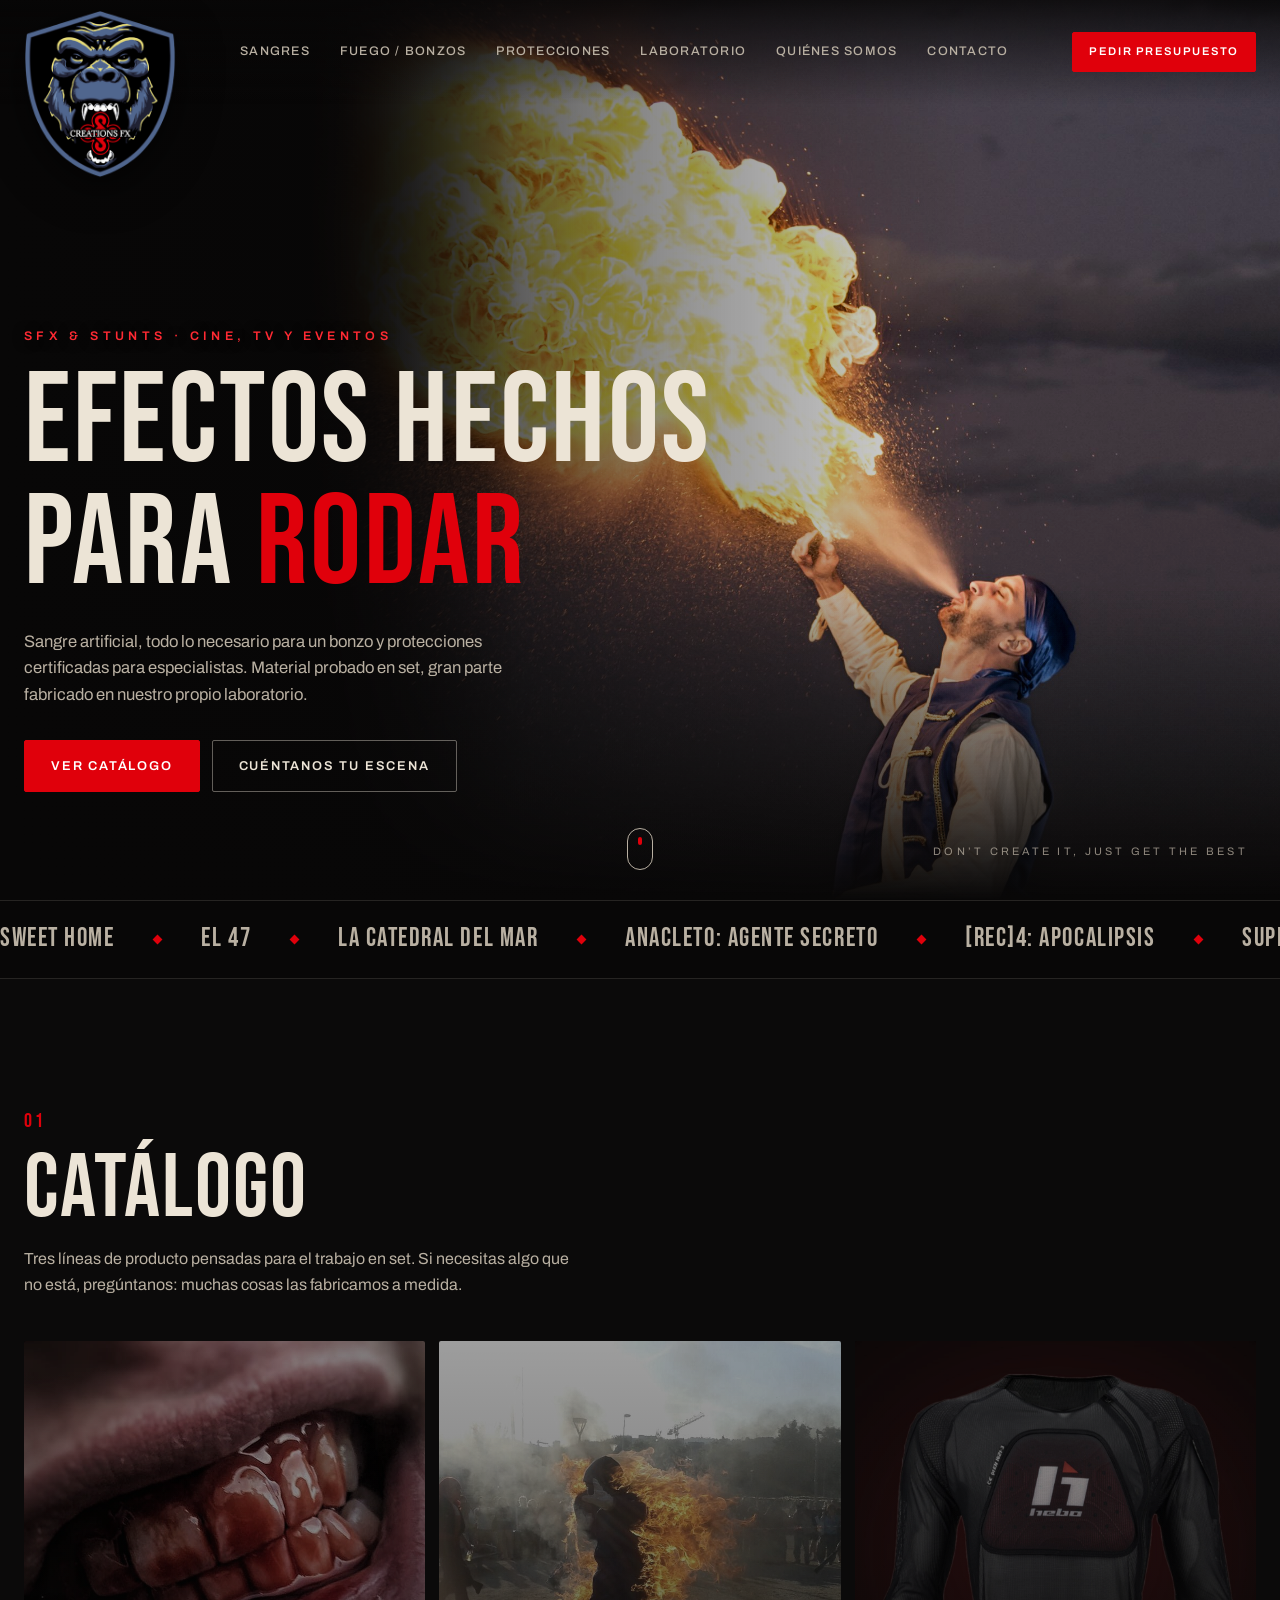
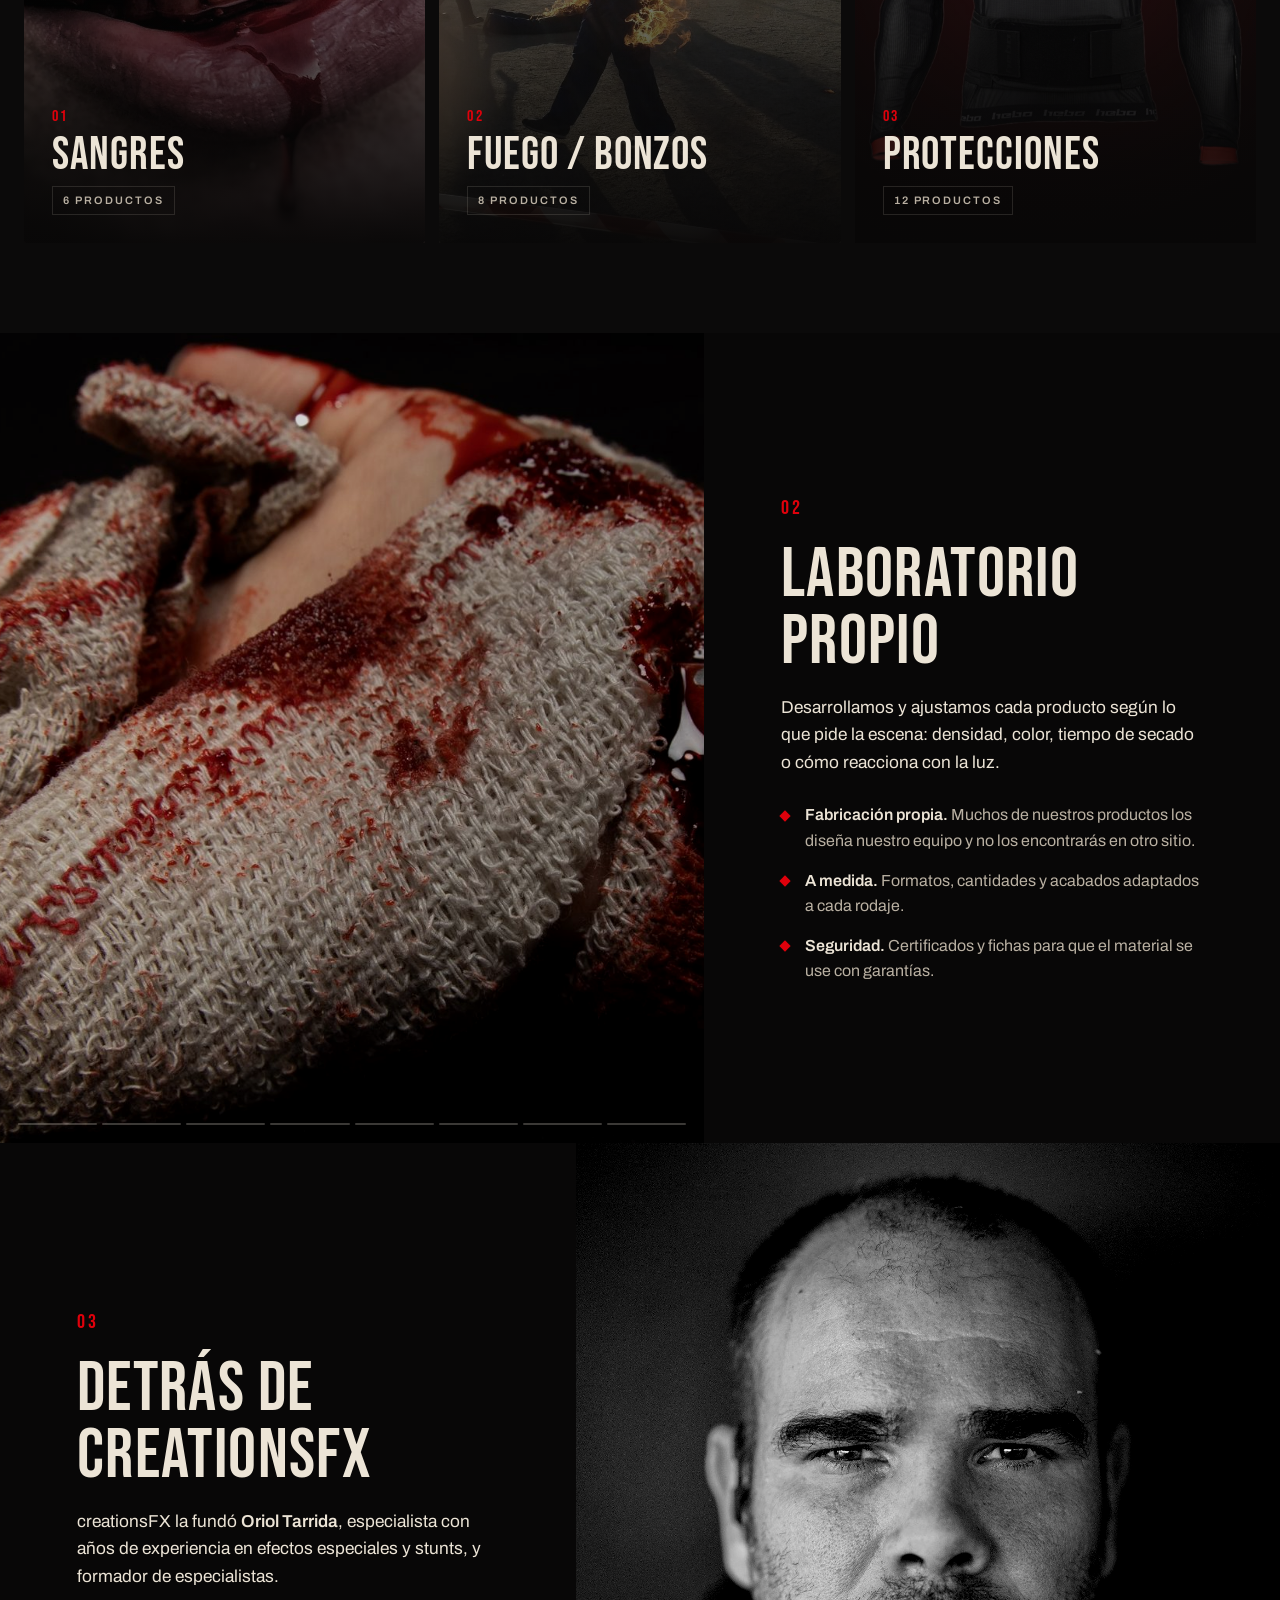
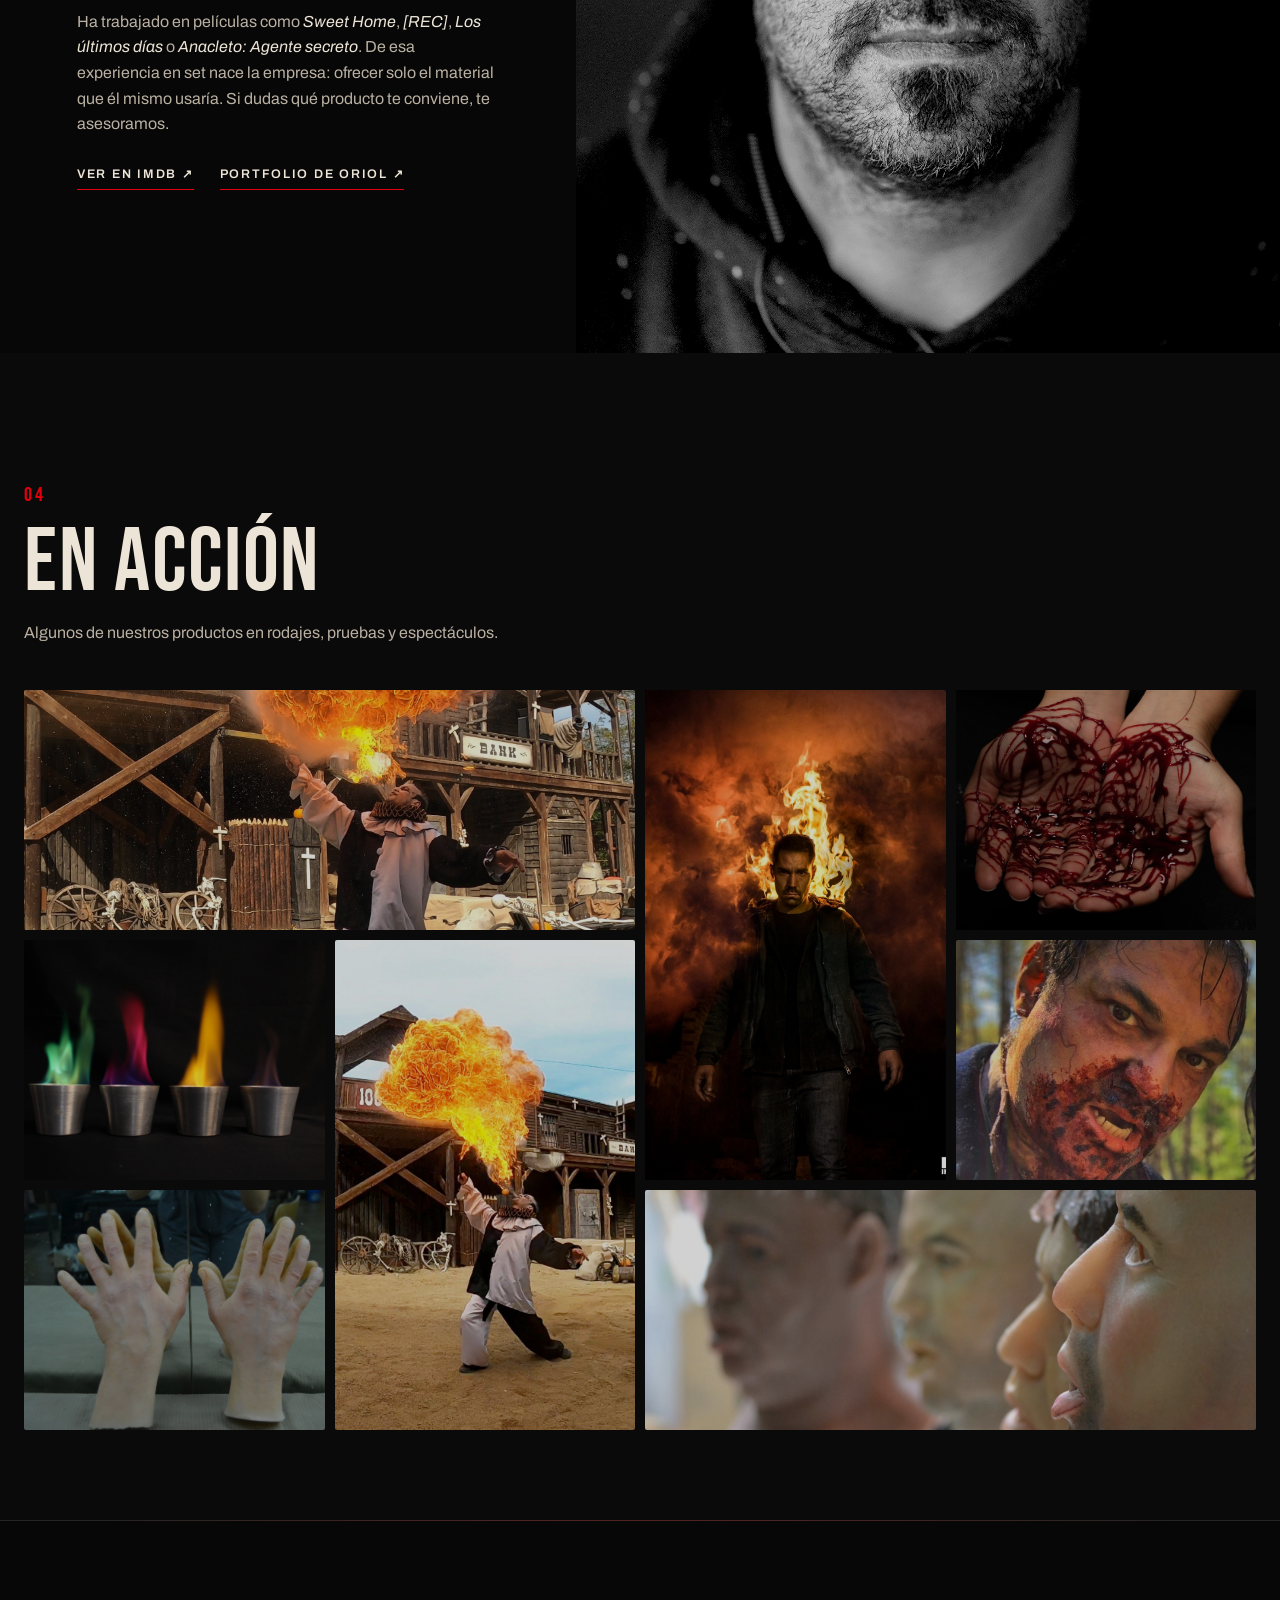
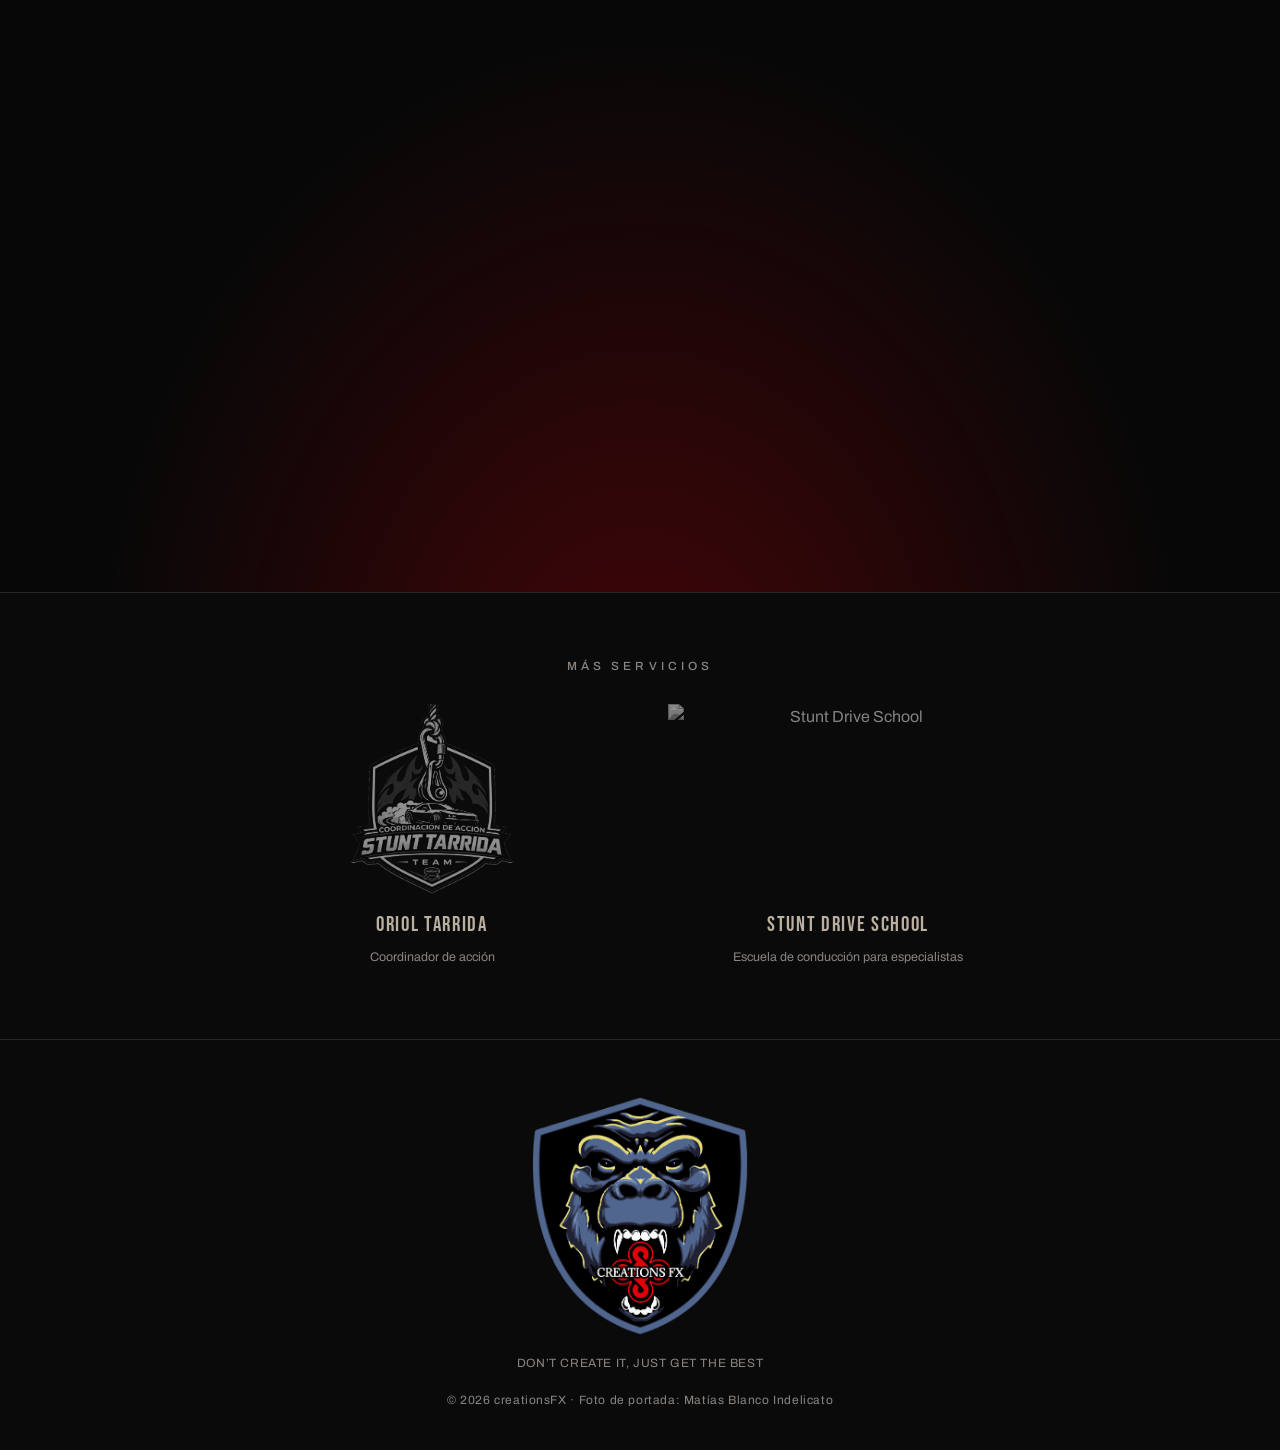
==== commit f1f2216d: "Doble clic en «© creationsFX» del pie abre el visor privado de especialistas Co-Authored-By: Claude " ====
--- a/index.html
+++ b/index.html
@@ -17,7 +17,7 @@
 <link rel="preconnect" href="https://fonts.gstatic.com" crossorigin>
 <link href="https://fonts.googleapis.com/css2?family=Bebas+Neue&family=Archivo:wght@400;500;600&display=swap" rel="stylesheet">
 <link rel="preload" as="image" href="assets/img/hero-fuego.jpg" fetchpriority="high">
-<link rel="stylesheet" href="css/style.css?v=21">
+<link rel="stylesheet" href="css/style.css?v=22">
 </head>
 <body>
 
@@ -225,9 +225,9 @@
 <footer class="site-footer">
   <img src="assets/brand/creationsfx-escudo-gorila-520.png" width="471" height="520" alt="creationsFX" class="footer-logo" loading="lazy">
   <p class="footer-motto">Don’t create it, just get the best</p>
-  <p>© <span id="year">2026</span> creationsFX · Foto de portada: Matías Blanco Indelicato</p>
+  <p><span class="pie-marca" id="pieMarca" data-admin="https://creations-fx.tail077ef1.ts.net/">© <span id="year">2026</span> creationsFX</span> · Foto de portada: Matías Blanco Indelicato</p>
 </footer>
 
-<script src="js/main.js?v=5"></script>
+<script src="js/main.js?v=6"></script>
 </body>
 </html>
--- a/css/style.css
+++ b/css/style.css
@@ -483,3 +483,4 @@
 .more-desc{font-size:0.78rem;color:var(--grey);line-height:1.4;}
 .more-item:hover img,.more-item:focus-visible img{filter:none;opacity:1;transform:translateY(-3px);}
 .more-item:hover .more-name,.more-item:focus-visible .more-name{color:var(--red);}
+.pie-marca{cursor:default;user-select:none;-webkit-user-select:none;-webkit-tap-highlight-color:transparent;}
